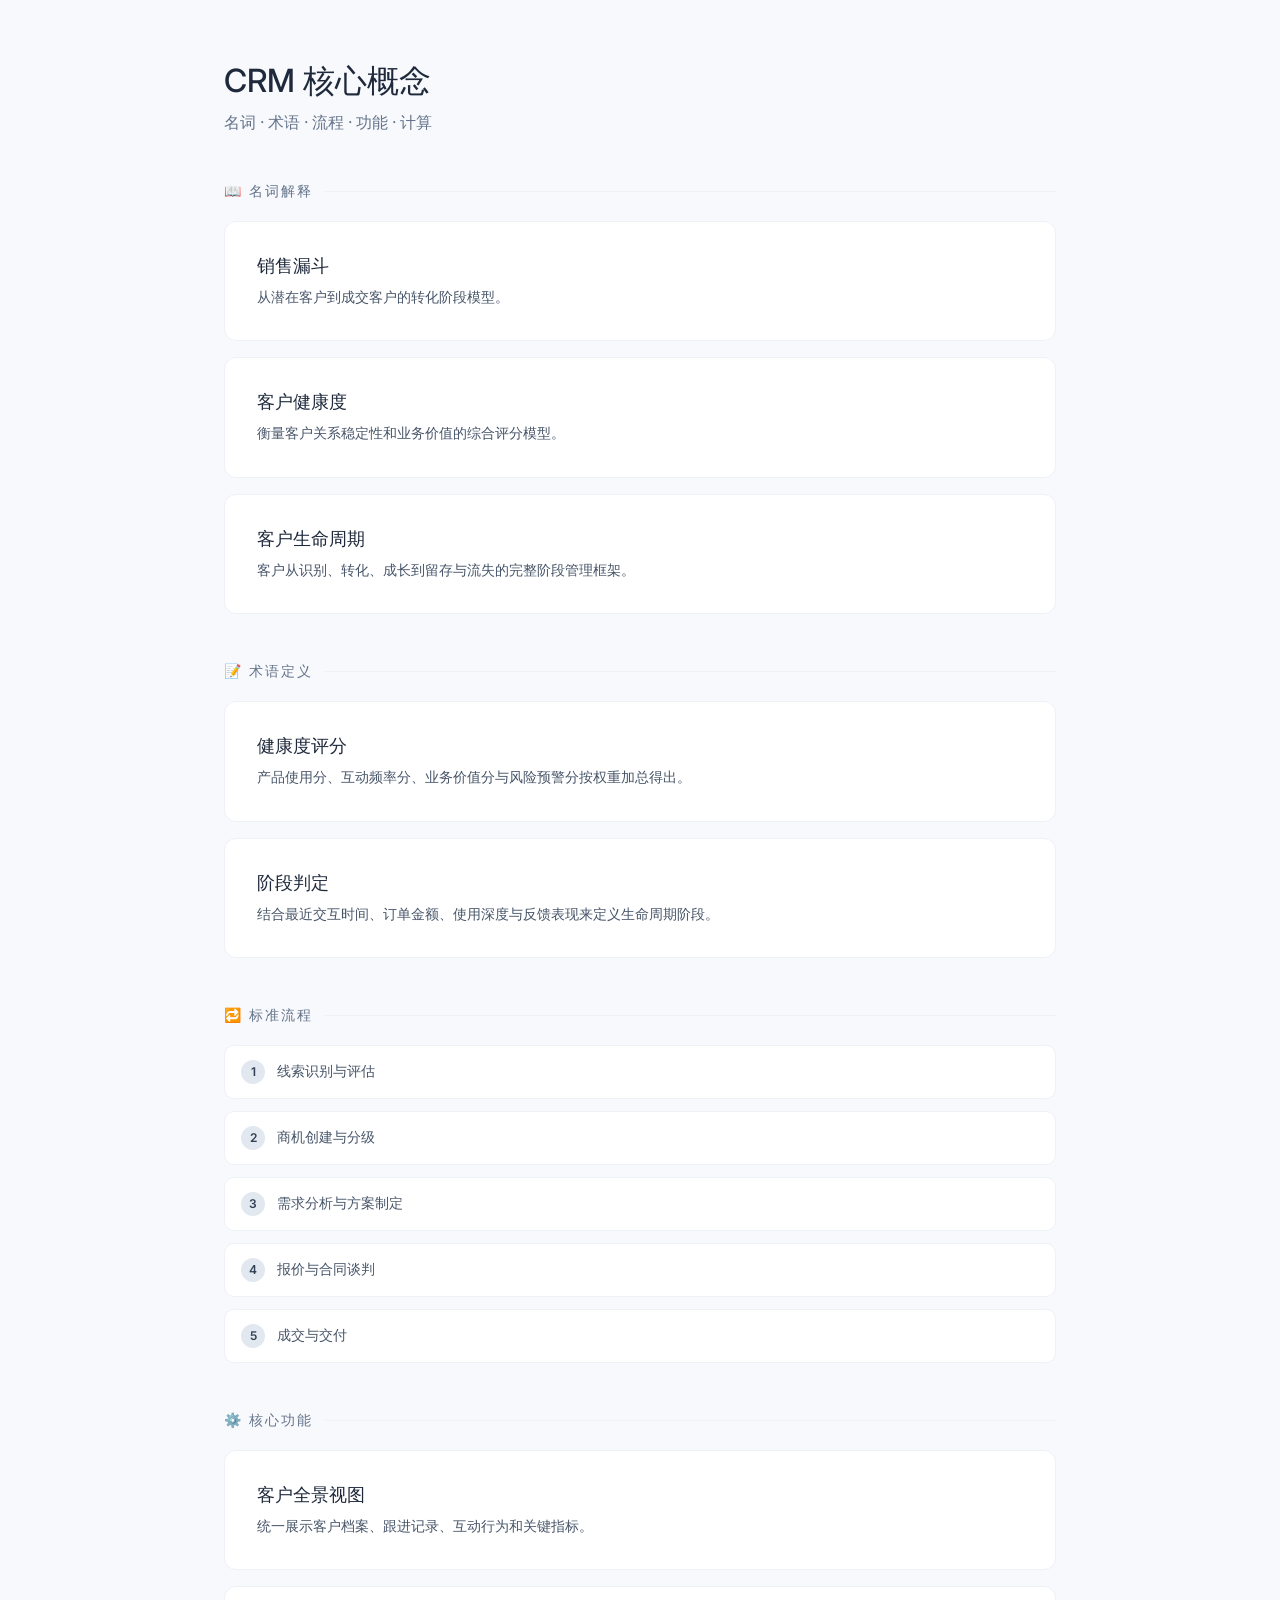
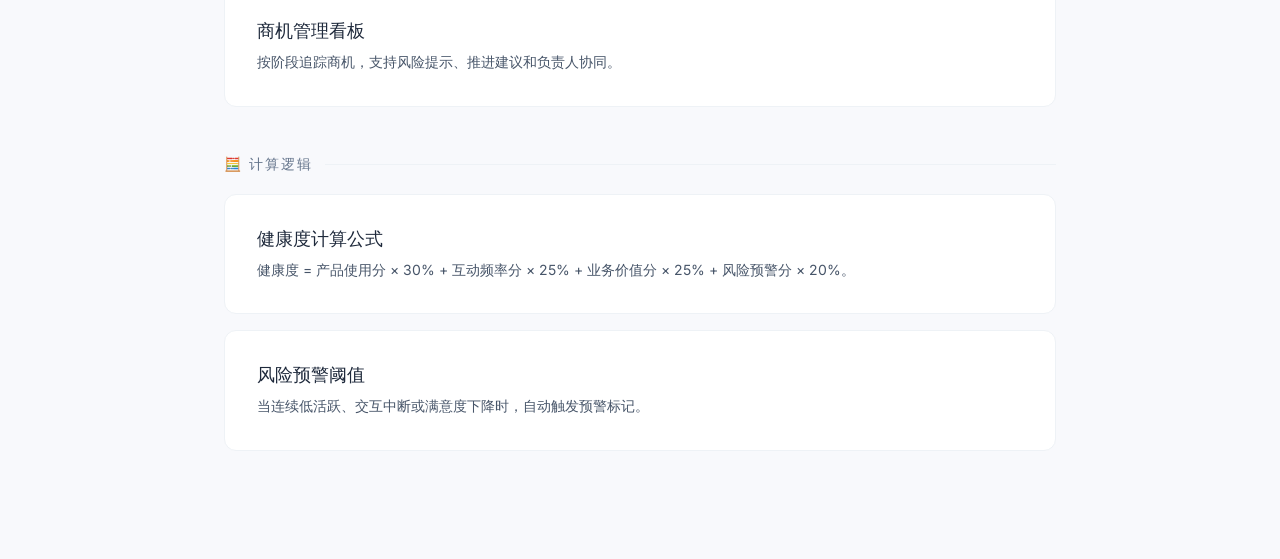
==== index.html @ ecc9b349 "更新文件" ====
<!DOCTYPE html>
<html lang="zh-CN">
<head>
    <meta charset="UTF-8">
    <meta name="viewport" content="width=device-width, initial-scale=1.0">
    <title>CRM 核心概念</title>
    <link href="https://fonts.googleapis.com/css2?family=Inter:wght@400;500;600&display=swap" rel="stylesheet">
    <style>
        * {
            box-sizing: border-box;
            margin: 0;
            padding: 0;
        }

        body {
            background: #F8F9FC;
            color: #1E293B;
            font-family: "Inter", "PingFang SC", "Microsoft YaHei", sans-serif;
        }

        .container {
            max-width: 880px;
            margin: 0 auto;
            padding: 60px 24px;
        }

        h1 {
            font-size: 32px;
            font-weight: 500;
            color: #1E293B;
            margin-bottom: 8px;
        }

        .page-desc {
            font-size: 16px;
            color: #64748B;
            margin-bottom: 48px;
        }

        .section {
            margin-bottom: 48px;
        }

        .section-head {
            display: flex;
            align-items: center;
            gap: 12px;
            margin-bottom: 20px;
        }

        .section-label {
            font-size: 14px;
            color: #64748B;
            letter-spacing: 2px;
            white-space: nowrap;
        }

        .section-divider {
            flex: 1;
            border: none;
            border-top: 1px solid #EEF2F6;
        }

        .card {
            background: #FFFFFF;
            border: 1px solid #EEF2F6;
            border-radius: 12px;
            padding: 32px;
        }

        .card + .card {
            margin-top: 16px;
        }

        .card h3 {
            font-size: 18px;
            font-weight: 500;
            color: #1E293B;
            margin-bottom: 8px;
        }

        .card p {
            font-size: 14px;
            color: #475569;
            line-height: 1.6;
        }

        .step-list {
            list-style: none;
            display: grid;
            gap: 12px;
        }

        .step-item {
            display: flex;
            gap: 12px;
            align-items: center;
            background: #FFFFFF;
            border: 1px solid #EEF2F6;
            border-radius: 10px;
            padding: 14px 16px;
            color: #475569;
            font-size: 14px;
        }

        .step-index {
            width: 24px;
            height: 24px;
            border-radius: 999px;
            background: #E2E8F0;
            color: #334155;
            display: inline-flex;
            align-items: center;
            justify-content: center;
            font-size: 12px;
            font-weight: 600;
        }
    </style>
</head>
<body>
    <div class="container">
        <h1>CRM 核心概念</h1>
        <p class="page-desc">名词 · 术语 · 流程 · 功能 · 计算</p>

        <section class="section">
            <div class="section-head">
                <span class="section-label">📖 名词解释</span>
                <hr class="section-divider">
            </div>
            <div class="card">
                <h3>销售漏斗</h3>
                <p>从潜在客户到成交客户的转化阶段模型。</p>
            </div>
            <div class="card">
                <h3>客户健康度</h3>
                <p>衡量客户关系稳定性和业务价值的综合评分模型。</p>
            </div>
            <div class="card">
                <h3>客户生命周期</h3>
                <p>客户从识别、转化、成长到留存与流失的完整阶段管理框架。</p>
            </div>
        </section>

        <section class="section">
            <div class="section-head">
                <span class="section-label">📝 术语定义</span>
                <hr class="section-divider">
            </div>
            <div class="card">
                <h3>健康度评分</h3>
                <p>产品使用分、互动频率分、业务价值分与风险预警分按权重加总得出。</p>
            </div>
            <div class="card">
                <h3>阶段判定</h3>
                <p>结合最近交互时间、订单金额、使用深度与反馈表现来定义生命周期阶段。</p>
            </div>
        </section>

        <section class="section">
            <div class="section-head">
                <span class="section-label">🔁 标准流程</span>
                <hr class="section-divider">
            </div>
            <ul class="step-list">
                <li class="step-item"><span class="step-index">1</span><span>线索识别与评估</span></li>
                <li class="step-item"><span class="step-index">2</span><span>商机创建与分级</span></li>
                <li class="step-item"><span class="step-index">3</span><span>需求分析与方案制定</span></li>
                <li class="step-item"><span class="step-index">4</span><span>报价与合同谈判</span></li>
                <li class="step-item"><span class="step-index">5</span><span>成交与交付</span></li>
            </ul>
        </section>

        <section class="section">
            <div class="section-head">
                <span class="section-label">⚙️ 核心功能</span>
                <hr class="section-divider">
            </div>
            <div class="card">
                <h3>客户全景视图</h3>
                <p>统一展示客户档案、跟进记录、互动行为和关键指标。</p>
            </div>
            <div class="card">
                <h3>商机管理看板</h3>
                <p>按阶段追踪商机，支持风险提示、推进建议和负责人协同。</p>
            </div>
        </section>

        <section class="section">
            <div class="section-head">
                <span class="section-label">🧮 计算逻辑</span>
                <hr class="section-divider">
            </div>
            <div class="card">
                <h3>健康度计算公式</h3>
                <p>健康度 = 产品使用分 × 30% + 互动频率分 × 25% + 业务价值分 × 25% + 风险预警分 × 20%。</p>
            </div>
            <div class="card">
                <h3>风险预警阈值</h3>
                <p>当连续低活跃、交互中断或满意度下降时，自动触发预警标记。</p>
            </div>
        </section>
    </div>
</body>
</html>
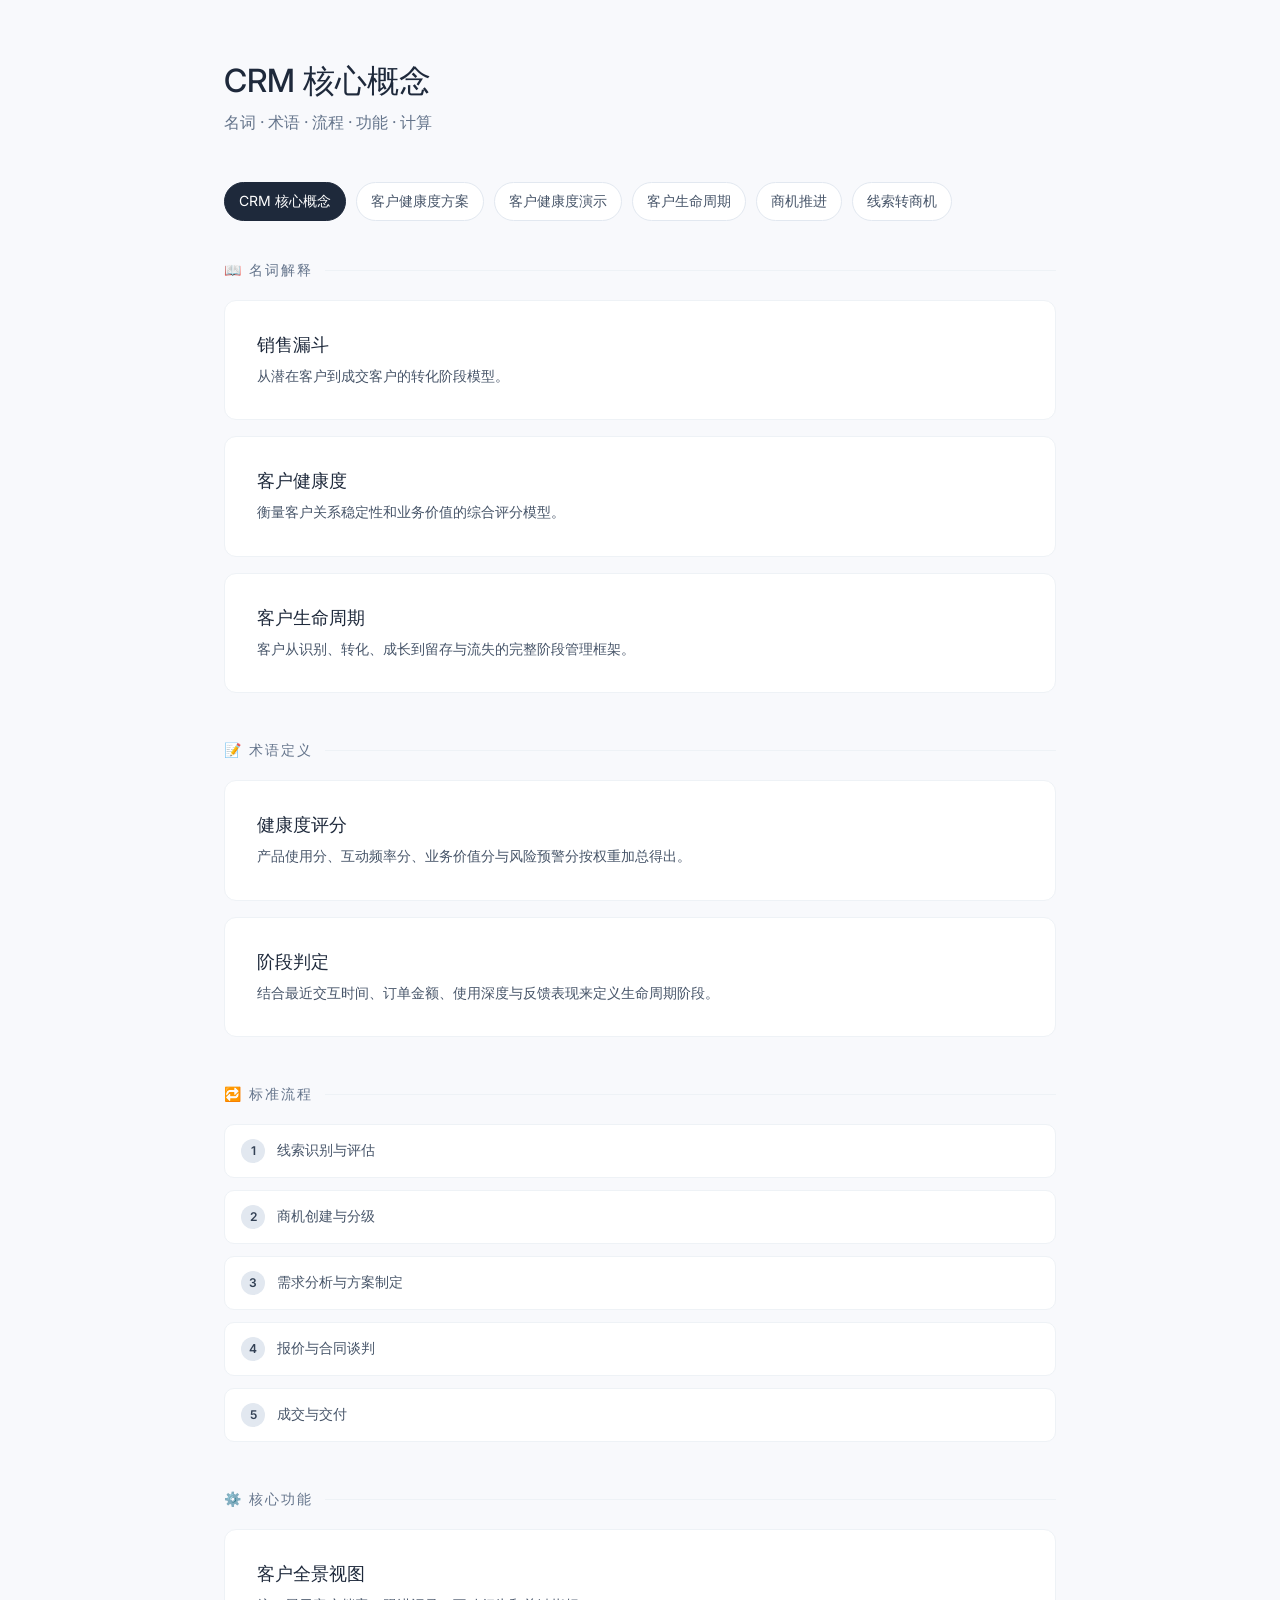
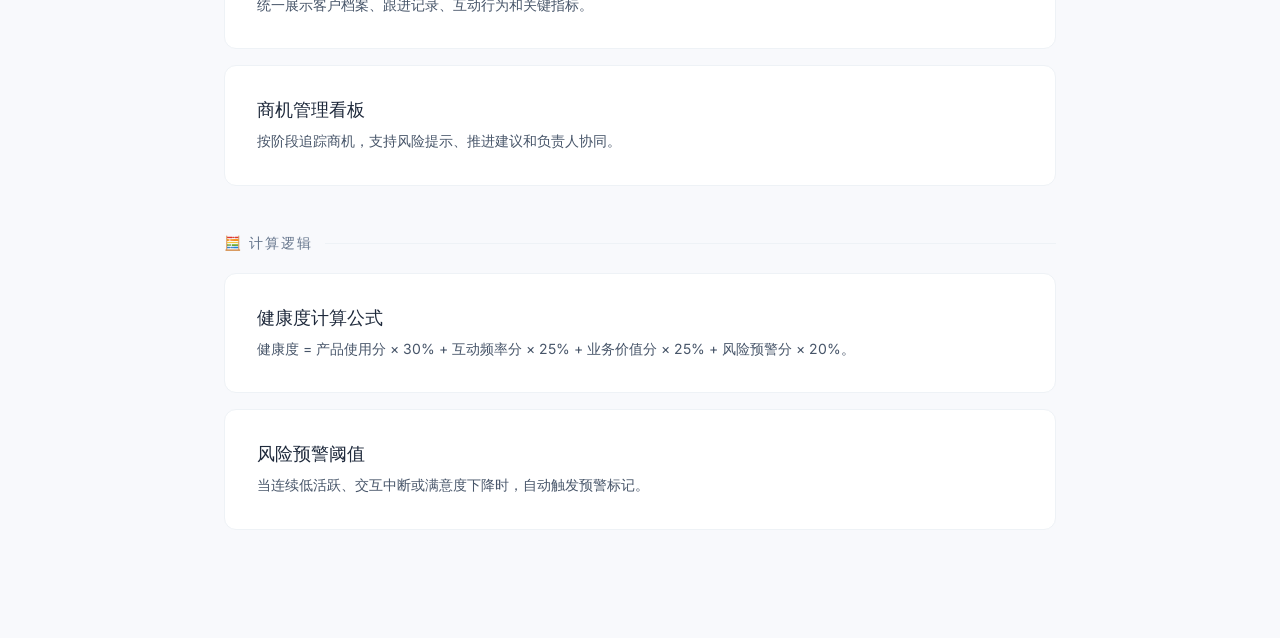
==== commit fc49842c: "关联" ====
--- a/index.html
+++ b/index.html
@@ -37,6 +37,37 @@
             margin-bottom: 48px;
         }
 
+        .tabs {
+            display: flex;
+            flex-wrap: wrap;
+            gap: 10px;
+            margin-bottom: 40px;
+        }
+
+        .tab {
+            display: inline-flex;
+            align-items: center;
+            padding: 9px 14px;
+            border: 1px solid #E2E8F0;
+            border-radius: 999px;
+            background: #FFFFFF;
+            color: #475569;
+            font-size: 14px;
+            text-decoration: none;
+            transition: all 0.2s ease;
+        }
+
+        .tab:hover {
+            border-color: #CBD5E1;
+            color: #1E293B;
+        }
+
+        .tab.active {
+            background: #1E293B;
+            border-color: #1E293B;
+            color: #FFFFFF;
+        }
+
         .section {
             margin-bottom: 48px;
         }
@@ -121,6 +152,14 @@
     <div class="container">
         <h1>CRM 核心概念</h1>
         <p class="page-desc">名词 · 术语 · 流程 · 功能 · 计算</p>
+        <nav class="tabs" aria-label="CRM 页面导航">
+            <a class="tab active" href="index.html">CRM 核心概念</a>
+            <a class="tab" href="客户健康度方案.html">客户健康度方案</a>
+            <a class="tab" href="客户健康度演示.html">客户健康度演示</a>
+            <a class="tab" href="客户生命周期.html">客户生命周期</a>
+            <a class="tab" href="商机推进.html">商机推进</a>
+            <a class="tab" href="线索转商机.html">线索转商机</a>
+        </nav>
 
         <section class="section">
             <div class="section-head">
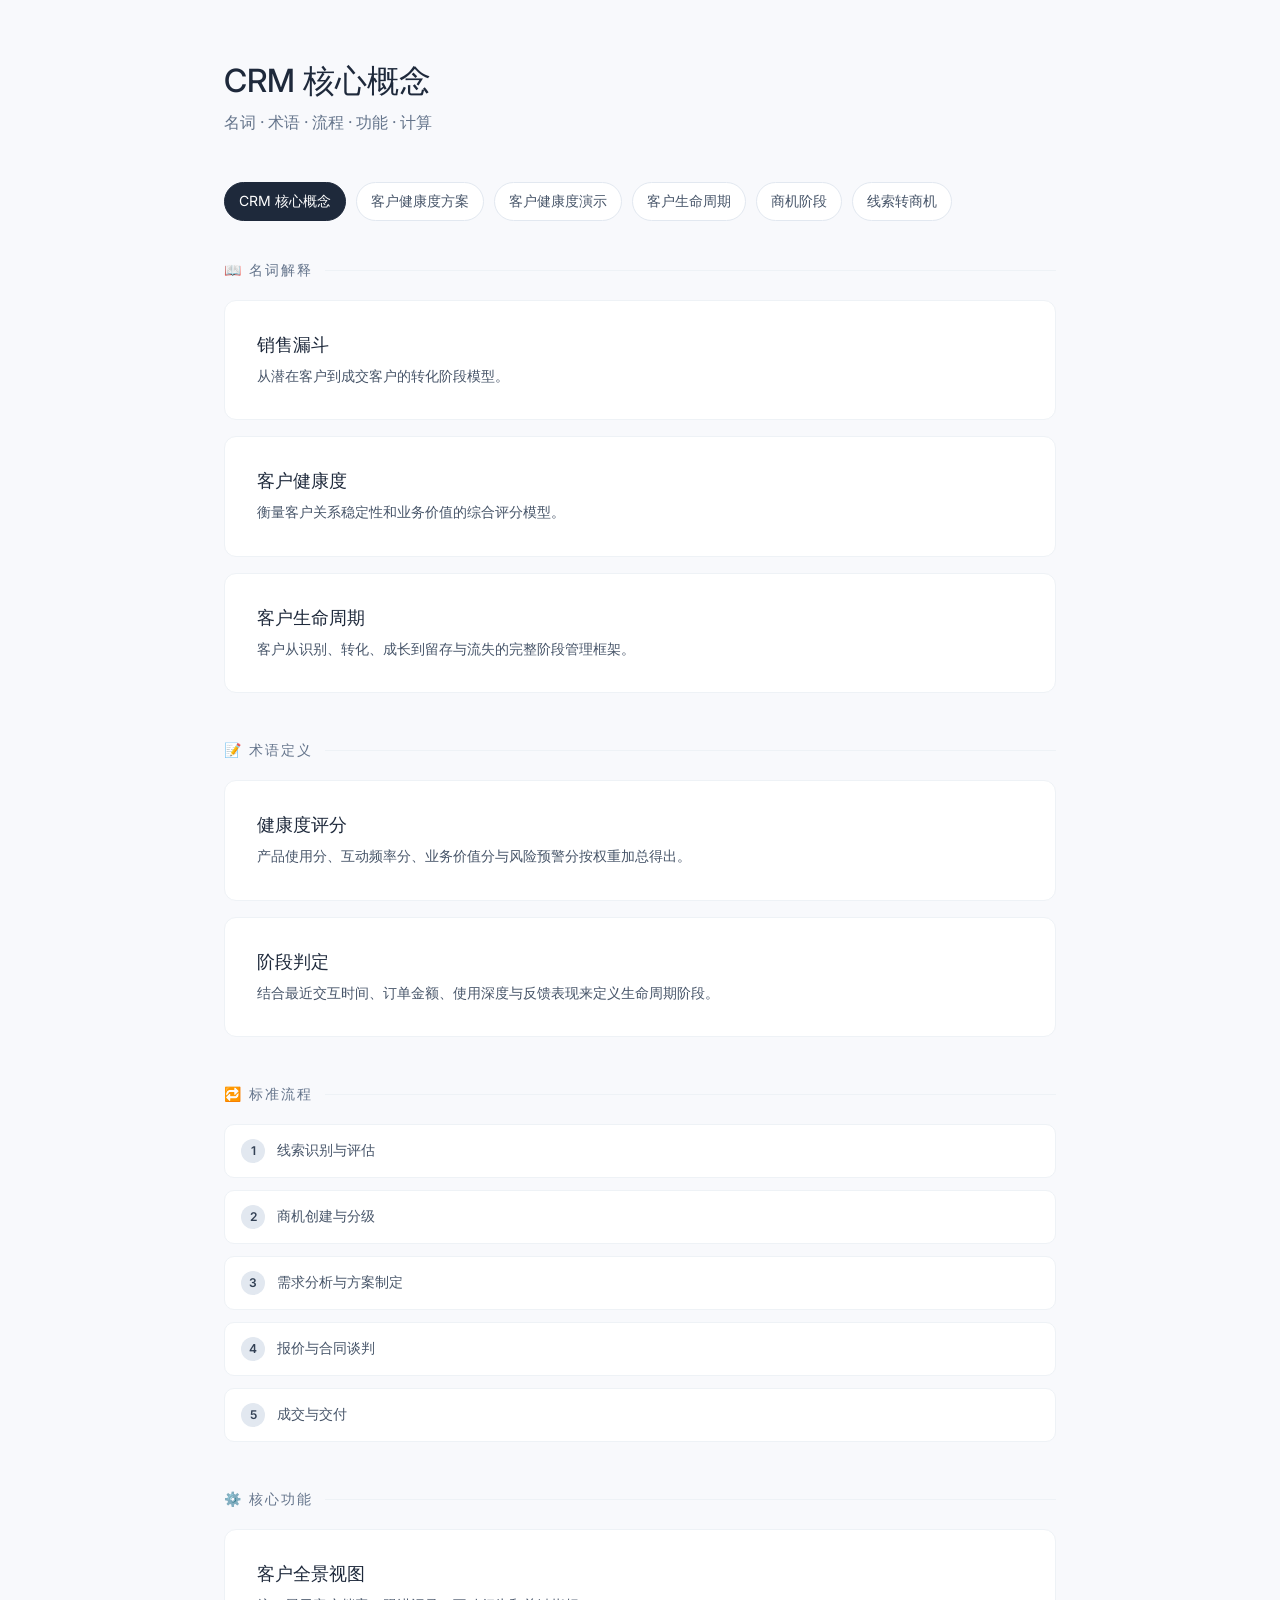
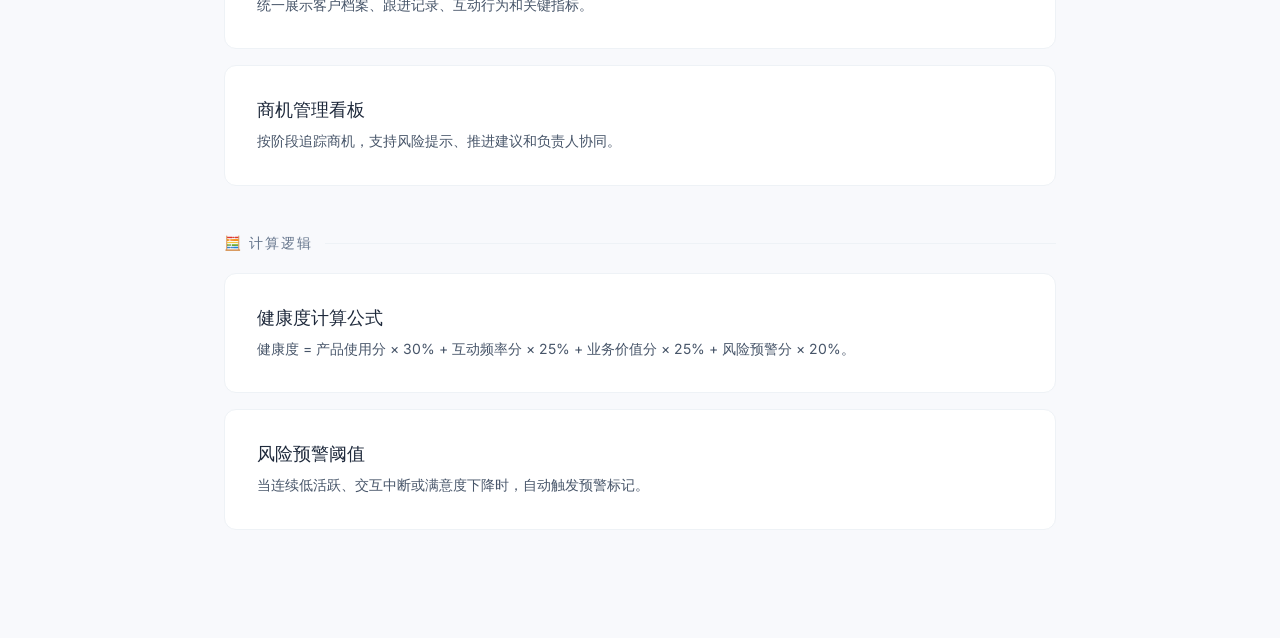
==== commit b6f4a803: "styly" ====
--- a/index.html
+++ b/index.html
@@ -5,148 +5,7 @@
     <meta name="viewport" content="width=device-width, initial-scale=1.0">
     <title>CRM 核心概念</title>
     <link href="https://fonts.googleapis.com/css2?family=Inter:wght@400;500;600&display=swap" rel="stylesheet">
-    <style>
-        * {
-            box-sizing: border-box;
-            margin: 0;
-            padding: 0;
-        }
-
-        body {
-            background: #F8F9FC;
-            color: #1E293B;
-            font-family: "Inter", "PingFang SC", "Microsoft YaHei", sans-serif;
-        }
-
-        .container {
-            max-width: 880px;
-            margin: 0 auto;
-            padding: 60px 24px;
-        }
-
-        h1 {
-            font-size: 32px;
-            font-weight: 500;
-            color: #1E293B;
-            margin-bottom: 8px;
-        }
-
-        .page-desc {
-            font-size: 16px;
-            color: #64748B;
-            margin-bottom: 48px;
-        }
-
-        .tabs {
-            display: flex;
-            flex-wrap: wrap;
-            gap: 10px;
-            margin-bottom: 40px;
-        }
-
-        .tab {
-            display: inline-flex;
-            align-items: center;
-            padding: 9px 14px;
-            border: 1px solid #E2E8F0;
-            border-radius: 999px;
-            background: #FFFFFF;
-            color: #475569;
-            font-size: 14px;
-            text-decoration: none;
-            transition: all 0.2s ease;
-        }
-
-        .tab:hover {
-            border-color: #CBD5E1;
-            color: #1E293B;
-        }
-
-        .tab.active {
-            background: #1E293B;
-            border-color: #1E293B;
-            color: #FFFFFF;
-        }
-
-        .section {
-            margin-bottom: 48px;
-        }
-
-        .section-head {
-            display: flex;
-            align-items: center;
-            gap: 12px;
-            margin-bottom: 20px;
-        }
-
-        .section-label {
-            font-size: 14px;
-            color: #64748B;
-            letter-spacing: 2px;
-            white-space: nowrap;
-        }
-
-        .section-divider {
-            flex: 1;
-            border: none;
-            border-top: 1px solid #EEF2F6;
-        }
-
-        .card {
-            background: #FFFFFF;
-            border: 1px solid #EEF2F6;
-            border-radius: 12px;
-            padding: 32px;
-        }
-
-        .card + .card {
-            margin-top: 16px;
-        }
-
-        .card h3 {
-            font-size: 18px;
-            font-weight: 500;
-            color: #1E293B;
-            margin-bottom: 8px;
-        }
-
-        .card p {
-            font-size: 14px;
-            color: #475569;
-            line-height: 1.6;
-        }
-
-        .step-list {
-            list-style: none;
-            display: grid;
-            gap: 12px;
-        }
-
-        .step-item {
-            display: flex;
-            gap: 12px;
-            align-items: center;
-            background: #FFFFFF;
-            border: 1px solid #EEF2F6;
-            border-radius: 10px;
-            padding: 14px 16px;
-            color: #475569;
-            font-size: 14px;
-        }
-
-        .step-index {
-            width: 24px;
-            height: 24px;
-            border-radius: 999px;
-            background: #E2E8F0;
-            color: #334155;
-            display: inline-flex;
-            align-items: center;
-            justify-content: center;
-            font-size: 12px;
-            font-weight: 600;
-        }
-    </style>
+    <link rel="stylesheet" href="styles/site.css">
 </head>
 <body>
     <div class="container">
@@ -157,7 +16,7 @@
             <a class="tab" href="客户健康度方案.html">客户健康度方案</a>
             <a class="tab" href="客户健康度演示.html">客户健康度演示</a>
             <a class="tab" href="客户生命周期.html">客户生命周期</a>
-            <a class="tab" href="商机推进.html">商机推进</a>
+            <a class="tab" href="商机阶段.html">商机阶段</a>
             <a class="tab" href="线索转商机.html">线索转商机</a>
         </nav>
 
--- a/styles/site.css
+++ b/styles/site.css
@@ -0,0 +1,140 @@
+* {
+    box-sizing: border-box;
+    margin: 0;
+    padding: 0;
+}
+
+body {
+    background: #F8F9FC;
+    color: #1E293B;
+    font-family: "Inter", "PingFang SC", "Microsoft YaHei", sans-serif;
+}
+
+.container {
+    max-width: 880px;
+    margin: 0 auto;
+    padding: 60px 24px;
+}
+
+h1 {
+    font-size: 32px;
+    font-weight: 500;
+    color: #1E293B;
+    margin-bottom: 8px;
+}
+
+.page-desc {
+    font-size: 16px;
+    color: #64748B;
+    margin-bottom: 48px;
+}
+
+.tabs {
+    display: flex;
+    flex-wrap: wrap;
+    gap: 10px;
+    margin-bottom: 40px;
+}
+
+.tab {
+    display: inline-flex;
+    align-items: center;
+    padding: 9px 14px;
+    border: 1px solid #E2E8F0;
+    border-radius: 999px;
+    background: #FFFFFF;
+    color: #475569;
+    font-size: 14px;
+    text-decoration: none;
+    transition: all 0.2s ease;
+}
+
+.tab:hover {
+    border-color: #CBD5E1;
+    color: #1E293B;
+}
+
+.tab.active {
+    background: #1E293B;
+    border-color: #1E293B;
+    color: #FFFFFF;
+}
+
+.section {
+    margin-bottom: 48px;
+}
+
+.section-head {
+    display: flex;
+    align-items: center;
+    gap: 12px;
+    margin-bottom: 20px;
+}
+
+.section-label {
+    font-size: 14px;
+    color: #64748B;
+    letter-spacing: 2px;
+    white-space: nowrap;
+}
+
+.section-divider {
+    flex: 1;
+    border: none;
+    border-top: 1px solid #EEF2F6;
+}
+
+.card {
+    background: #FFFFFF;
+    border: 1px solid #EEF2F6;
+    border-radius: 12px;
+    padding: 32px;
+}
+
+.card + .card {
+    margin-top: 16px;
+}
+
+.card h3 {
+    font-size: 18px;
+    font-weight: 500;
+    color: #1E293B;
+    margin-bottom: 8px;
+}
+
+.card p {
+    font-size: 14px;
+    color: #475569;
+    line-height: 1.6;
+}
+
+.step-list {
+    list-style: none;
+    display: grid;
+    gap: 12px;
+}
+
+.step-item {
+    display: flex;
+    gap: 12px;
+    align-items: center;
+    background: #FFFFFF;
+    border: 1px solid #EEF2F6;
+    border-radius: 10px;
+    padding: 14px 16px;
+    color: #475569;
+    font-size: 14px;
+}
+
+.step-index {
+    width: 24px;
+    height: 24px;
+    border-radius: 999px;
+    background: #E2E8F0;
+    color: #334155;
+    display: inline-flex;
+    align-items: center;
+    justify-content: center;
+    font-size: 12px;
+    font-weight: 600;
+}
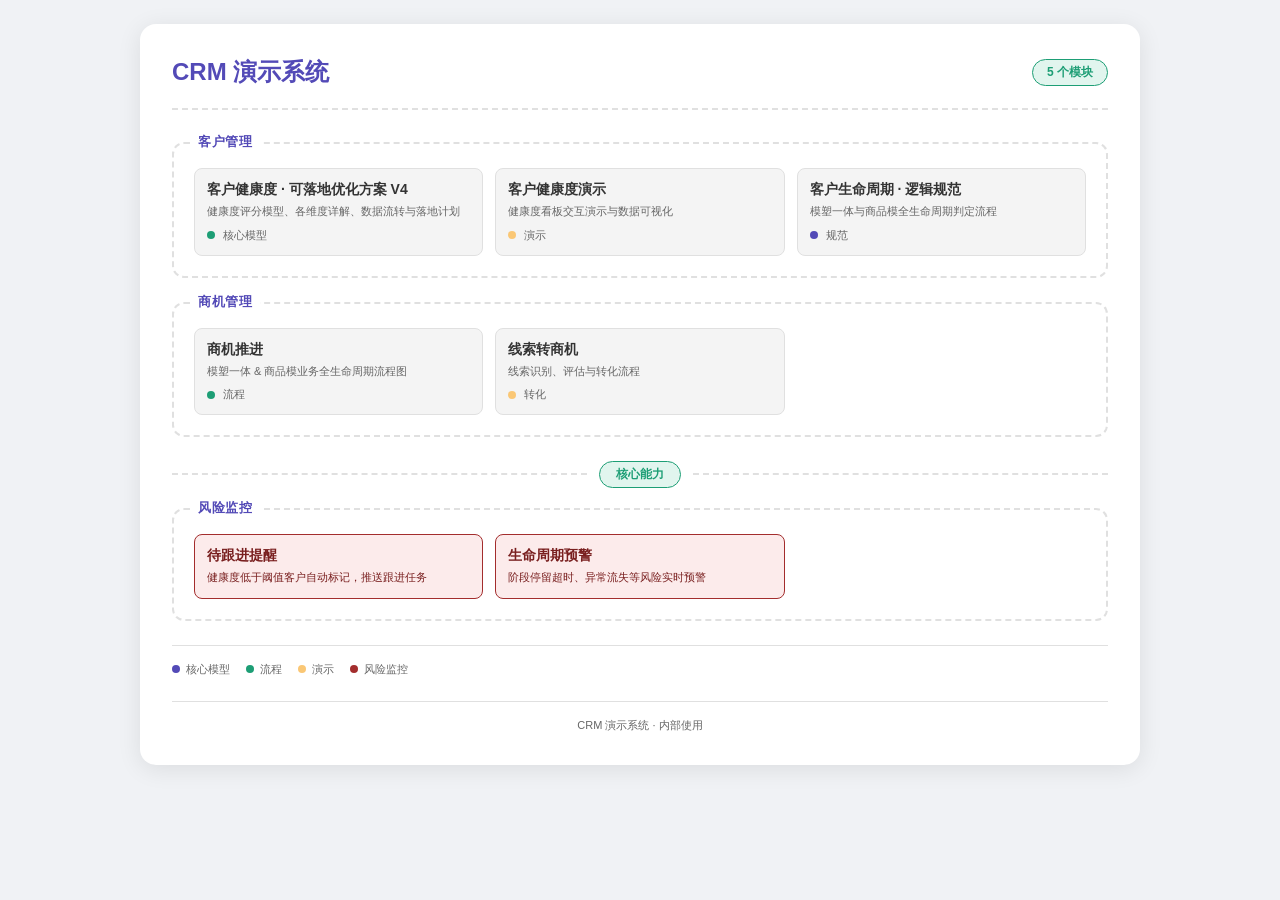
==== commit 1ef5da40: "重新更新" ====
--- a/index.html
+++ b/index.html
@@ -3,100 +3,331 @@
 <head>
     <meta charset="UTF-8">
     <meta name="viewport" content="width=device-width, initial-scale=1.0">
-    <title>CRM 核心概念</title>
-    <link href="https://fonts.googleapis.com/css2?family=Inter:wght@400;500;600&display=swap" rel="stylesheet">
-    <link rel="stylesheet" href="styles/site.css">
+    <title>CRM 演示系统</title>
+    <style>
+        :root {
+            --primary-purple: #534AB7;
+            --light-purple: #AFA9EC;
+            --primary-teal: #1D9E75;
+            --light-green: #E1F5EE;
+            --amber: #FAC775;
+            --gray-card: #F4F4F4;
+            --border-color: #E0E0E0;
+            --text-main: #333;
+            --text-sub: #666;
+            --risk-bg: #FCEBEB;
+            --risk-border: #A32D2D;
+            --risk-text: #791F1F;
+        }
+
+        * { box-sizing: border-box; }
+
+        body {
+            font-family: "PingFang SC", "Microsoft YaHei", sans-serif;
+            background-color: #f0f2f5;
+            margin: 0;
+            padding: 24px;
+            color: var(--text-main);
+        }
+
+        .container {
+            max-width: 1000px;
+            margin: 0 auto;
+            background: #fff;
+            padding: 32px;
+            border-radius: 16px;
+            box-shadow: 0 4px 24px rgba(0,0,0,0.09);
+        }
+
+        .header {
+            display: flex;
+            align-items: center;
+            justify-content: space-between;
+            margin-bottom: 32px;
+            padding-bottom: 20px;
+            border-bottom: 2px dashed var(--border-color);
+        }
+
+        .header h1 {
+            font-size: 24px;
+            font-weight: 700;
+            color: var(--primary-purple);
+            margin: 0;
+        }
+
+        .header-badge {
+            background: var(--light-green);
+            color: var(--primary-teal);
+            font-size: 12px;
+            font-weight: 600;
+            padding: 4px 14px;
+            border-radius: 20px;
+            border: 1px solid var(--primary-teal);
+        }
+
+        .module {
+            position: relative;
+            border: 2px dashed var(--border-color);
+            border-radius: 12px;
+            padding: 24px 20px 20px;
+            margin-bottom: 24px;
+            transition: border-color 0.2s;
+        }
+
+        .module:hover {
+            border-color: var(--light-purple);
+        }
+
+        .module-label {
+            position: absolute;
+            top: -11px;
+            left: 16px;
+            background: #fff;
+            padding: 0 8px;
+            font-size: 13px;
+            font-weight: 600;
+            color: var(--primary-purple);
+            letter-spacing: 0.5px;
+        }
+
+        .module-grid {
+            display: grid;
+            grid-template-columns: repeat(auto-fill, minmax(280px, 1fr));
+            gap: 12px;
+        }
+
+        .card {
+            background: var(--gray-card);
+            border: 1px solid var(--border-color);
+            border-radius: 8px;
+            padding: 12px;
+            transition: box-shadow 0.2s, transform 0.15s;
+            cursor: pointer;
+        }
+
+        .card:hover {
+            box-shadow: 0 4px 12px rgba(83, 74, 183, 0.12);
+            transform: translateY(-1px);
+        }
+
+        .card-title {
+            font-size: 14px;
+            font-weight: 600;
+            color: var(--text-main);
+            margin: 0 0 4px;
+        }
+
+        .card-desc {
+            font-size: 11px;
+            color: var(--text-sub);
+            margin: 0;
+            line-height: 1.5;
+        }
+
+        .card-meta {
+            display: flex;
+            align-items: center;
+            gap: 8px;
+            margin-top: 8px;
+            font-size: 11px;
+            color: var(--text-sub);
+        }
+
+        .dot {
+            display: inline-block;
+            width: 8px;
+            height: 8px;
+            border-radius: 50%;
+        }
+
+        .dot-purple { background: var(--primary-purple); }
+        .dot-teal { background: var(--primary-teal); }
+        .dot-amber { background: var(--amber); }
+
+        .win-divider {
+            display: flex;
+            align-items: center;
+            gap: 12px;
+            margin: 20px 0;
+        }
+
+        .win-divider::before,
+        .win-divider::after {
+            content: "";
+            flex: 1;
+            height: 1px;
+            border-top: 2px dashed var(--border-color);
+        }
+
+        .win-badge {
+            display: inline-flex;
+            align-items: center;
+            gap: 6px;
+            background: var(--light-green);
+            color: var(--primary-teal);
+            font-size: 12px;
+            font-weight: 600;
+            padding: 4px 16px;
+            border-radius: 20px;
+            border: 1px solid var(--primary-teal);
+            white-space: nowrap;
+        }
+
+        .legend {
+            display: flex;
+            flex-wrap: wrap;
+            gap: 16px;
+            padding-top: 16px;
+            border-top: 1px solid var(--border-color);
+            margin-top: 8px;
+        }
+
+        .legend-item {
+            display: flex;
+            align-items: center;
+            gap: 6px;
+            font-size: 11px;
+            color: var(--text-sub);
+        }
+
+        .legend-dot {
+            width: 8px;
+            height: 8px;
+            border-radius: 50%;
+            flex-shrink: 0;
+        }
+
+        .risk-card {
+            background: var(--risk-bg);
+            border: 1px solid var(--risk-border);
+            border-radius: 8px;
+            padding: 12px;
+        }
+
+        .risk-card .card-title {
+            color: var(--risk-text);
+        }
+
+        .risk-card .card-desc {
+            color: var(--risk-text);
+        }
+
+        .footer {
+            text-align: center;
+            font-size: 11px;
+            color: var(--text-sub);
+            margin-top: 24px;
+            padding-top: 16px;
+            border-top: 1px solid var(--border-color);
+        }
+
+        @media (max-width: 640px) {
+            body { padding: 12px; }
+            .container { padding: 20px 16px; }
+            .header { flex-direction: column; align-items: flex-start; gap: 8px; }
+            .module-grid { grid-template-columns: 1fr; }
+        }
+    </style>
 </head>
 <body>
     <div class="container">
-        <h1>CRM 核心概念</h1>
-        <p class="page-desc">名词 · 术语 · 流程 · 功能 · 计算</p>
-        <nav class="tabs" aria-label="CRM 页面导航">
-            <a class="tab active" href="index.html">CRM 核心概念</a>
-            <a class="tab" href="客户健康度方案.html">客户健康度方案</a>
-            <a class="tab" href="客户健康度演示.html">客户健康度演示</a>
-            <a class="tab" href="客户生命周期.html">客户生命周期</a>
-            <a class="tab" href="商机阶段.html">商机阶段</a>
-            <a class="tab" href="线索转商机.html">线索转商机</a>
-        </nav>
-
-        <section class="section">
-            <div class="section-head">
-                <span class="section-label">📖 名词解释</span>
-                <hr class="section-divider">
-            </div>
-            <div class="card">
-                <h3>销售漏斗</h3>
-                <p>从潜在客户到成交客户的转化阶段模型。</p>
-            </div>
-            <div class="card">
-                <h3>客户健康度</h3>
-                <p>衡量客户关系稳定性和业务价值的综合评分模型。</p>
-            </div>
-            <div class="card">
-                <h3>客户生命周期</h3>
-                <p>客户从识别、转化、成长到留存与流失的完整阶段管理框架。</p>
-            </div>
-        </section>
-
-        <section class="section">
-            <div class="section-head">
-                <span class="section-label">📝 术语定义</span>
-                <hr class="section-divider">
-            </div>
-            <div class="card">
-                <h3>健康度评分</h3>
-                <p>产品使用分、互动频率分、业务价值分与风险预警分按权重加总得出。</p>
-            </div>
-            <div class="card">
-                <h3>阶段判定</h3>
-                <p>结合最近交互时间、订单金额、使用深度与反馈表现来定义生命周期阶段。</p>
-            </div>
-        </section>
-
-        <section class="section">
-            <div class="section-head">
-                <span class="section-label">🔁 标准流程</span>
-                <hr class="section-divider">
-            </div>
-            <ul class="step-list">
-                <li class="step-item"><span class="step-index">1</span><span>线索识别与评估</span></li>
-                <li class="step-item"><span class="step-index">2</span><span>商机创建与分级</span></li>
-                <li class="step-item"><span class="step-index">3</span><span>需求分析与方案制定</span></li>
-                <li class="step-item"><span class="step-index">4</span><span>报价与合同谈判</span></li>
-                <li class="step-item"><span class="step-index">5</span><span>成交与交付</span></li>
-            </ul>
-        </section>
-
-        <section class="section">
-            <div class="section-head">
-                <span class="section-label">⚙️ 核心功能</span>
-                <hr class="section-divider">
-            </div>
-            <div class="card">
-                <h3>客户全景视图</h3>
-                <p>统一展示客户档案、跟进记录、互动行为和关键指标。</p>
-            </div>
-            <div class="card">
-                <h3>商机管理看板</h3>
-                <p>按阶段追踪商机，支持风险提示、推进建议和负责人协同。</p>
-            </div>
-        </section>
-
-        <section class="section">
-            <div class="section-head">
-                <span class="section-label">🧮 计算逻辑</span>
-                <hr class="section-divider">
-            </div>
-            <div class="card">
-                <h3>健康度计算公式</h3>
-                <p>健康度 = 产品使用分 × 30% + 互动频率分 × 25% + 业务价值分 × 25% + 风险预警分 × 20%。</p>
-            </div>
-            <div class="card">
-                <h3>风险预警阈值</h3>
-                <p>当连续低活跃、交互中断或满意度下降时，自动触发预警标记。</p>
-            </div>
-        </section>
+        <div class="header">
+            <h1>CRM 演示系统</h1>
+            <span class="header-badge">5 个模块</span>
+        </div>
+
+        <div class="module">
+            <div class="module-label">客户管理</div>
+            <div class="module-grid">
+                <a href="客户健康度_可落地优化方案_V4.html" class="card" style="text-decoration:none;display:block">
+                    <div class="card-title">客户健康度 · 可落地优化方案 V4</div>
+                    <div class="card-desc">健康度评分模型、各维度详解、数据流转与落地计划</div>
+                    <div class="card-meta">
+                        <span class="dot dot-teal"></span>
+                        <span>核心模型</span>
+                    </div>
+                </a>
+                <a href="客户健康度演示.html" class="card" style="text-decoration:none;display:block">
+                    <div class="card-title">客户健康度演示</div>
+                    <div class="card-desc">健康度看板交互演示与数据可视化</div>
+                    <div class="card-meta">
+                        <span class="dot dot-amber"></span>
+                        <span>演示</span>
+                    </div>
+                </a>
+                <a href="客户生命周期（逻辑规范）.html" class="card" style="text-decoration:none;display:block">
+                    <div class="card-title">客户生命周期 · 逻辑规范</div>
+                    <div class="card-desc">模塑一体与商品模全生命周期判定流程</div>
+                    <div class="card-meta">
+                        <span class="dot dot-purple"></span>
+                        <span>规范</span>
+                    </div>
+                </a>
+            </div>
+        </div>
+
+        <div class="module">
+            <div class="module-label">商机管理</div>
+            <div class="module-grid">
+                <a href="商机推进.html" class="card" style="text-decoration:none;display:block">
+                    <div class="card-title">商机推进</div>
+                    <div class="card-desc">模塑一体 & 商品模业务全生命周期流程图</div>
+                    <div class="card-meta">
+                        <span class="dot dot-teal"></span>
+                        <span>流程</span>
+                    </div>
+                </a>
+                <a href="线索转商机.html" class="card" style="text-decoration:none;display:block">
+                    <div class="card-title">线索转商机</div>
+                    <div class="card-desc">线索识别、评估与转化流程</div>
+                    <div class="card-meta">
+                        <span class="dot dot-amber"></span>
+                        <span>转化</span>
+                    </div>
+                </a>
+            </div>
+        </div>
+
+        <div class="win-divider">
+            <span class="win-badge">核心能力</span>
+        </div>
+
+        <div class="module">
+            <div class="module-label">风险监控</div>
+            <div class="module-grid">
+                <div class="risk-card">
+                    <div class="card-title">待跟进提醒</div>
+                    <div class="card-desc">健康度低于阈值客户自动标记，推送跟进任务</div>
+                </div>
+                <div class="risk-card">
+                    <div class="card-title">生命周期预警</div>
+                    <div class="card-desc">阶段停留超时、异常流失等风险实时预警</div>
+                </div>
+            </div>
+        </div>
+
+        <div class="legend">
+            <div class="legend-item">
+                <span class="legend-dot" style="background:var(--primary-purple)"></span>
+                核心模型
+            </div>
+            <div class="legend-item">
+                <span class="legend-dot" style="background:var(--primary-teal)"></span>
+                流程
+            </div>
+            <div class="legend-item">
+                <span class="legend-dot" style="background:var(--amber)"></span>
+                演示
+            </div>
+            <div class="legend-item">
+                <span class="legend-dot" style="background:var(--risk-border)"></span>
+                风险监控
+            </div>
+        </div>
+
+        <div class="footer">
+            CRM 演示系统 · 内部使用
+        </div>
     </div>
 </body>
-</html>+</html>
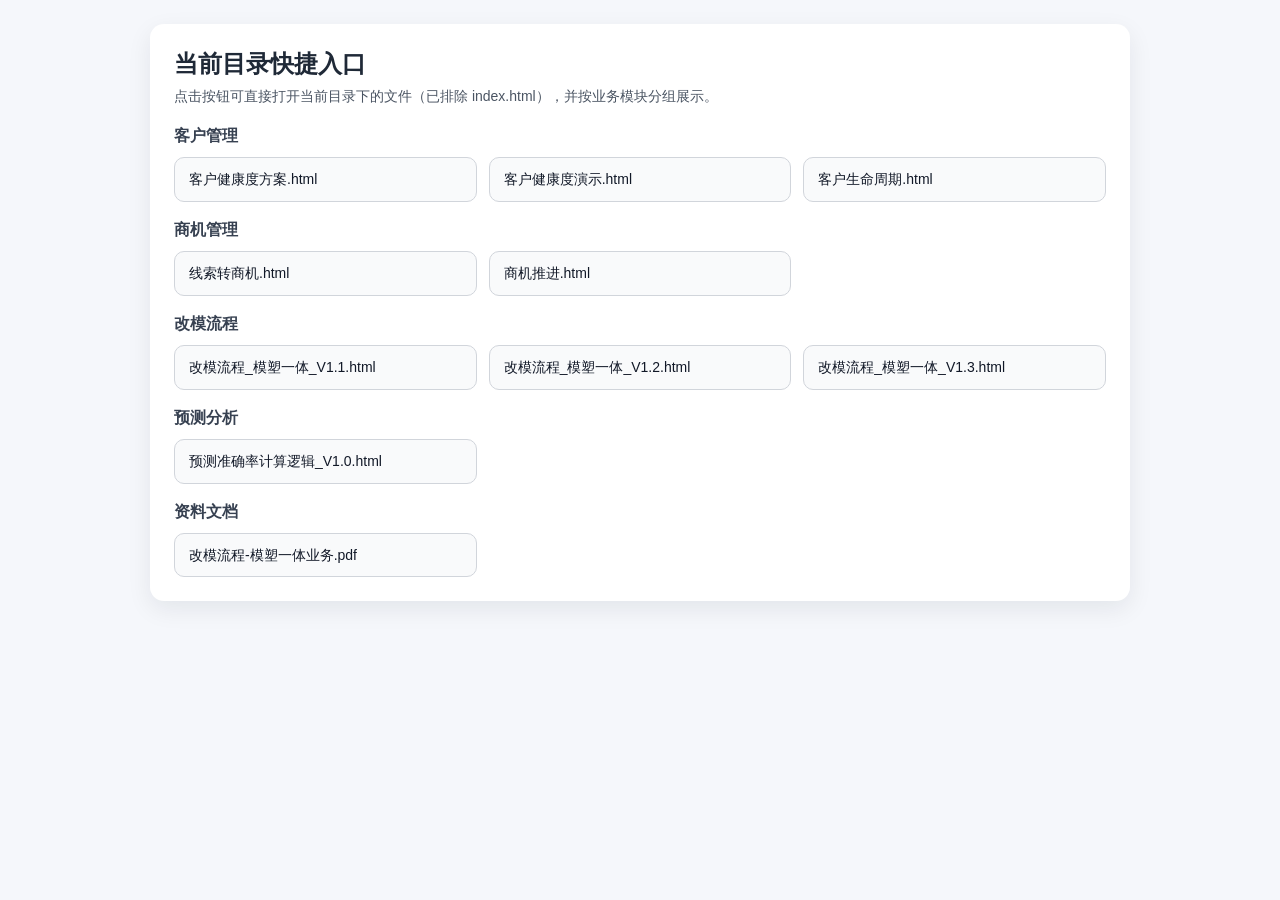
==== commit 4e421e7f: "index" ====
--- a/index.html
+++ b/index.html
@@ -3,330 +3,121 @@
 <head>
     <meta charset="UTF-8">
     <meta name="viewport" content="width=device-width, initial-scale=1.0">
-    <title>CRM 演示系统</title>
+    <title>文件快捷入口</title>
     <style>
-        :root {
-            --primary-purple: #534AB7;
-            --light-purple: #AFA9EC;
-            --primary-teal: #1D9E75;
-            --light-green: #E1F5EE;
-            --amber: #FAC775;
-            --gray-card: #F4F4F4;
-            --border-color: #E0E0E0;
-            --text-main: #333;
-            --text-sub: #666;
-            --risk-bg: #FCEBEB;
-            --risk-border: #A32D2D;
-            --risk-text: #791F1F;
+        * {
+            box-sizing: border-box;
         }
 
-        * { box-sizing: border-box; }
-
         body {
-            font-family: "PingFang SC", "Microsoft YaHei", sans-serif;
-            background-color: #f0f2f5;
             margin: 0;
             padding: 24px;
-            color: var(--text-main);
+            font-family: "Microsoft YaHei", "PingFang SC", sans-serif;
+            background: #f5f7fb;
+            color: #1f2937;
         }
 
-        .container {
-            max-width: 1000px;
+        .wrap {
+            max-width: 980px;
             margin: 0 auto;
             background: #fff;
-            padding: 32px;
-            border-radius: 16px;
-            box-shadow: 0 4px 24px rgba(0,0,0,0.09);
+            border-radius: 14px;
+            padding: 24px;
+            box-shadow: 0 8px 24px rgba(15, 23, 42, 0.08);
         }
 
-        .header {
-            display: flex;
-            align-items: center;
-            justify-content: space-between;
-            margin-bottom: 32px;
-            padding-bottom: 20px;
-            border-bottom: 2px dashed var(--border-color);
+        h1 {
+            margin: 0;
+            font-size: 24px;
         }
 
-        .header h1 {
-            font-size: 24px;
-            font-weight: 700;
-            color: var(--primary-purple);
-            margin: 0;
+        .desc {
+            margin: 8px 0 20px;
+            color: #4b5563;
+            font-size: 14px;
         }
 
-        .header-badge {
-            background: var(--light-green);
-            color: var(--primary-teal);
-            font-size: 12px;
-            font-weight: 600;
-            padding: 4px 14px;
-            border-radius: 20px;
-            border: 1px solid var(--primary-teal);
+        .section {
+            margin-top: 18px;
         }
 
-        .module {
-            position: relative;
-            border: 2px dashed var(--border-color);
-            border-radius: 12px;
-            padding: 24px 20px 20px;
-            margin-bottom: 24px;
-            transition: border-color 0.2s;
+        .section-title {
+            margin: 0 0 10px;
+            font-size: 16px;
+            color: #374151;
         }
 
-        .module:hover {
-            border-color: var(--light-purple);
-        }
-
-        .module-label {
-            position: absolute;
-            top: -11px;
-            left: 16px;
-            background: #fff;
-            padding: 0 8px;
-            font-size: 13px;
-            font-weight: 600;
-            color: var(--primary-purple);
-            letter-spacing: 0.5px;
-        }
-
-        .module-grid {
+        .grid {
             display: grid;
-            grid-template-columns: repeat(auto-fill, minmax(280px, 1fr));
+            grid-template-columns: repeat(auto-fill, minmax(240px, 1fr));
             gap: 12px;
         }
 
-        .card {
-            background: var(--gray-card);
-            border: 1px solid var(--border-color);
-            border-radius: 8px;
-            padding: 12px;
-            transition: box-shadow 0.2s, transform 0.15s;
-            cursor: pointer;
+        .btn {
+            display: block;
+            text-decoration: none;
+            padding: 12px 14px;
+            border-radius: 10px;
+            border: 1px solid #d1d5db;
+            background: #f9fafb;
+            color: #111827;
+            font-size: 14px;
+            line-height: 1.35;
+            transition: all 0.18s ease;
+            word-break: break-all;
         }
 
-        .card:hover {
-            box-shadow: 0 4px 12px rgba(83, 74, 183, 0.12);
+        .btn:hover {
             transform: translateY(-1px);
-        }
-
-        .card-title {
-            font-size: 14px;
-            font-weight: 600;
-            color: var(--text-main);
-            margin: 0 0 4px;
-        }
-
-        .card-desc {
-            font-size: 11px;
-            color: var(--text-sub);
-            margin: 0;
-            line-height: 1.5;
-        }
-
-        .card-meta {
-            display: flex;
-            align-items: center;
-            gap: 8px;
-            margin-top: 8px;
-            font-size: 11px;
-            color: var(--text-sub);
-        }
-
-        .dot {
-            display: inline-block;
-            width: 8px;
-            height: 8px;
-            border-radius: 50%;
-        }
-
-        .dot-purple { background: var(--primary-purple); }
-        .dot-teal { background: var(--primary-teal); }
-        .dot-amber { background: var(--amber); }
-
-        .win-divider {
-            display: flex;
-            align-items: center;
-            gap: 12px;
-            margin: 20px 0;
-        }
-
-        .win-divider::before,
-        .win-divider::after {
-            content: "";
-            flex: 1;
-            height: 1px;
-            border-top: 2px dashed var(--border-color);
-        }
-
-        .win-badge {
-            display: inline-flex;
-            align-items: center;
-            gap: 6px;
-            background: var(--light-green);
-            color: var(--primary-teal);
-            font-size: 12px;
-            font-weight: 600;
-            padding: 4px 16px;
-            border-radius: 20px;
-            border: 1px solid var(--primary-teal);
-            white-space: nowrap;
-        }
-
-        .legend {
-            display: flex;
-            flex-wrap: wrap;
-            gap: 16px;
-            padding-top: 16px;
-            border-top: 1px solid var(--border-color);
-            margin-top: 8px;
-        }
-
-        .legend-item {
-            display: flex;
-            align-items: center;
-            gap: 6px;
-            font-size: 11px;
-            color: var(--text-sub);
-        }
-
-        .legend-dot {
-            width: 8px;
-            height: 8px;
-            border-radius: 50%;
-            flex-shrink: 0;
-        }
-
-        .risk-card {
-            background: var(--risk-bg);
-            border: 1px solid var(--risk-border);
-            border-radius: 8px;
-            padding: 12px;
-        }
-
-        .risk-card .card-title {
-            color: var(--risk-text);
-        }
-
-        .risk-card .card-desc {
-            color: var(--risk-text);
-        }
-
-        .footer {
-            text-align: center;
-            font-size: 11px;
-            color: var(--text-sub);
-            margin-top: 24px;
-            padding-top: 16px;
-            border-top: 1px solid var(--border-color);
-        }
-
-        @media (max-width: 640px) {
-            body { padding: 12px; }
-            .container { padding: 20px 16px; }
-            .header { flex-direction: column; align-items: flex-start; gap: 8px; }
-            .module-grid { grid-template-columns: 1fr; }
+            border-color: #6366f1;
+            background: #eef2ff;
+            color: #3730a3;
         }
     </style>
 </head>
 <body>
-    <div class="container">
-        <div class="header">
-            <h1>CRM 演示系统</h1>
-            <span class="header-badge">5 个模块</span>
-        </div>
+    <div class="wrap">
+        <h1>当前目录快捷入口</h1>
+        <p class="desc">点击按钮可直接打开当前目录下的文件（已排除 index.html），并按业务模块分组展示。</p>
 
-        <div class="module">
-            <div class="module-label">客户管理</div>
-            <div class="module-grid">
-                <a href="客户健康度_可落地优化方案_V4.html" class="card" style="text-decoration:none;display:block">
-                    <div class="card-title">客户健康度 · 可落地优化方案 V4</div>
-                    <div class="card-desc">健康度评分模型、各维度详解、数据流转与落地计划</div>
-                    <div class="card-meta">
-                        <span class="dot dot-teal"></span>
-                        <span>核心模型</span>
-                    </div>
-                </a>
-                <a href="客户健康度演示.html" class="card" style="text-decoration:none;display:block">
-                    <div class="card-title">客户健康度演示</div>
-                    <div class="card-desc">健康度看板交互演示与数据可视化</div>
-                    <div class="card-meta">
-                        <span class="dot dot-amber"></span>
-                        <span>演示</span>
-                    </div>
-                </a>
-                <a href="客户生命周期（逻辑规范）.html" class="card" style="text-decoration:none;display:block">
-                    <div class="card-title">客户生命周期 · 逻辑规范</div>
-                    <div class="card-desc">模塑一体与商品模全生命周期判定流程</div>
-                    <div class="card-meta">
-                        <span class="dot dot-purple"></span>
-                        <span>规范</span>
-                    </div>
-                </a>
+        <div class="section">
+            <h2 class="section-title">客户管理</h2>
+            <div class="grid">
+                <a class="btn" href="客户健康度方案.html" target="_blank">客户健康度方案.html</a>
+                <a class="btn" href="客户健康度演示.html" target="_blank">客户健康度演示.html</a>
+                <a class="btn" href="客户生命周期.html" target="_blank">客户生命周期.html</a>
             </div>
         </div>
 
-        <div class="module">
-            <div class="module-label">商机管理</div>
-            <div class="module-grid">
-                <a href="商机推进.html" class="card" style="text-decoration:none;display:block">
-                    <div class="card-title">商机推进</div>
-                    <div class="card-desc">模塑一体 & 商品模业务全生命周期流程图</div>
-                    <div class="card-meta">
-                        <span class="dot dot-teal"></span>
-                        <span>流程</span>
-                    </div>
-                </a>
-                <a href="线索转商机.html" class="card" style="text-decoration:none;display:block">
-                    <div class="card-title">线索转商机</div>
-                    <div class="card-desc">线索识别、评估与转化流程</div>
-                    <div class="card-meta">
-                        <span class="dot dot-amber"></span>
-                        <span>转化</span>
-                    </div>
-                </a>
+        <div class="section">
+            <h2 class="section-title">商机管理</h2>
+            <div class="grid">
+                <a class="btn" href="线索转商机.html" target="_blank">线索转商机.html</a>
+                <a class="btn" href="商机推进.html" target="_blank">商机推进.html</a>
             </div>
         </div>
 
-        <div class="win-divider">
-            <span class="win-badge">核心能力</span>
-        </div>
-
-        <div class="module">
-            <div class="module-label">风险监控</div>
-            <div class="module-grid">
-                <div class="risk-card">
-                    <div class="card-title">待跟进提醒</div>
-                    <div class="card-desc">健康度低于阈值客户自动标记，推送跟进任务</div>
-                </div>
-                <div class="risk-card">
-                    <div class="card-title">生命周期预警</div>
-                    <div class="card-desc">阶段停留超时、异常流失等风险实时预警</div>
-                </div>
+        <div class="section">
+            <h2 class="section-title">改模流程</h2>
+            <div class="grid">
+                <a class="btn" href="改模流程_模塑一体_V1.1.html" target="_blank">改模流程_模塑一体_V1.1.html</a>
+                <a class="btn" href="改模流程_模塑一体_V1.2.html" target="_blank">改模流程_模塑一体_V1.2.html</a>
+                <a class="btn" href="改模流程_模塑一体_V1.3.html" target="_blank">改模流程_模塑一体_V1.3.html</a>
             </div>
         </div>
 
-        <div class="legend">
-            <div class="legend-item">
-                <span class="legend-dot" style="background:var(--primary-purple)"></span>
-                核心模型
-            </div>
-            <div class="legend-item">
-                <span class="legend-dot" style="background:var(--primary-teal)"></span>
-                流程
-            </div>
-            <div class="legend-item">
-                <span class="legend-dot" style="background:var(--amber)"></span>
-                演示
-            </div>
-            <div class="legend-item">
-                <span class="legend-dot" style="background:var(--risk-border)"></span>
-                风险监控
+        <div class="section">
+            <h2 class="section-title">预测分析</h2>
+            <div class="grid">
+                <a class="btn" href="预测准确率计算逻辑_V1.0.html" target="_blank">预测准确率计算逻辑_V1.0.html</a>
             </div>
         </div>
 
-        <div class="footer">
-            CRM 演示系统 · 内部使用
+        <div class="section">
+            <h2 class="section-title">资料文档</h2>
+            <div class="grid">
+                <a class="btn" href="改模流程-模塑一体业务.pdf" target="_blank">改模流程-模塑一体业务.pdf</a>
+            </div>
         </div>
     </div>
 </body>
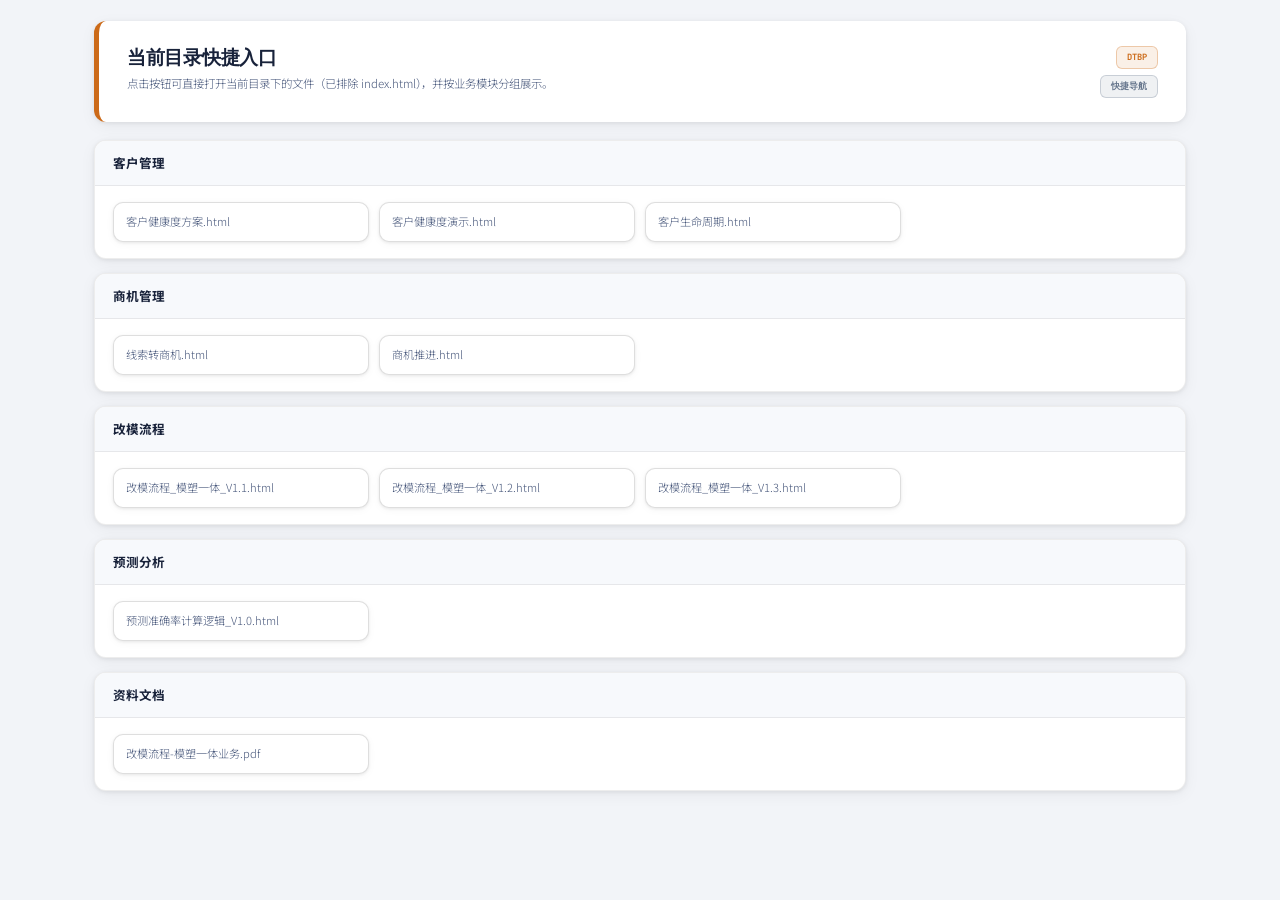
==== commit 7840aab0: "应用新的css" ====
--- a/index.html
+++ b/index.html
@@ -4,121 +4,110 @@
     <meta charset="UTF-8">
     <meta name="viewport" content="width=device-width, initial-scale=1.0">
     <title>文件快捷入口</title>
+    <link href="https://fonts.googleapis.com/css2?family=Syne:wght@600;700;800&family=Noto+Sans+SC:wght@300;400;500;700&family=JetBrains+Mono:wght@400;500;700&display=swap" rel="stylesheet">
+    <link rel="stylesheet" href="dtbp-design.css">
     <style>
-        * {
-            box-sizing: border-box;
+        .quick-grid {
+            display: grid;
+            grid-template-columns: repeat(auto-fill, minmax(240px, 1fr));
+            gap: 10px;
         }
 
-        body {
-            margin: 0;
-            padding: 24px;
-            font-family: "Microsoft YaHei", "PingFang SC", sans-serif;
-            background: #f5f7fb;
-            color: #1f2937;
-        }
-
-        .wrap {
-            max-width: 980px;
-            margin: 0 auto;
-            background: #fff;
-            border-radius: 14px;
-            padding: 24px;
-            box-shadow: 0 8px 24px rgba(15, 23, 42, 0.08);
-        }
-
-        h1 {
-            margin: 0;
-            font-size: 24px;
-        }
-
-        .desc {
-            margin: 8px 0 20px;
-            color: #4b5563;
-            font-size: 14px;
-        }
-
-        .section {
-            margin-top: 18px;
-        }
-
-        .section-title {
-            margin: 0 0 10px;
-            font-size: 16px;
-            color: #374151;
-        }
-
-        .grid {
-            display: grid;
-            grid-template-columns: repeat(auto-fill, minmax(240px, 1fr));
-            gap: 12px;
-        }
-
-        .btn {
+        .quick-link {
             display: block;
             text-decoration: none;
-            padding: 12px 14px;
-            border-radius: 10px;
-            border: 1px solid #d1d5db;
-            background: #f9fafb;
-            color: #111827;
-            font-size: 14px;
-            line-height: 1.35;
-            transition: all 0.18s ease;
+            padding: 10px 12px;
+            border-radius: var(--r);
+            border: 1.5px solid var(--line-md);
+            background: var(--bg-card);
+            color: var(--tx-mid);
+            font-size: 0.8rem;
+            line-height: 1.6;
+            transition: all .15s;
+            box-shadow: var(--shadow-sm);
             word-break: break-all;
         }
 
-        .btn:hover {
+        .quick-link:hover {
+            border-color: var(--accent-b);
+            background: var(--accent-d);
+            color: var(--accent-hv);
             transform: translateY(-1px);
-            border-color: #6366f1;
-            background: #eef2ff;
-            color: #3730a3;
         }
     </style>
 </head>
 <body>
-    <div class="wrap">
-        <h1>当前目录快捷入口</h1>
-        <p class="desc">点击按钮可直接打开当前目录下的文件（已排除 index.html），并按业务模块分组展示。</p>
+    <div class="dtbp-page">
+        <header class="doc-header">
+            <div>
+                <div class="doc-title">当前目录快捷入口</div>
+                <p class="doc-sub">点击按钮可直接打开当前目录下的文件（已排除 index.html），并按业务模块分组展示。</p>
+            </div>
+            <div class="doc-meta">
+                <span class="meta-tag mt-accent">DTBP</span>
+                <span class="meta-tag mt-gray">快捷导航</span>
+            </div>
+        </header>
 
-        <div class="section">
-            <h2 class="section-title">客户管理</h2>
-            <div class="grid">
-                <a class="btn" href="客户健康度方案.html" target="_blank">客户健康度方案.html</a>
-                <a class="btn" href="客户健康度演示.html" target="_blank">客户健康度演示.html</a>
-                <a class="btn" href="客户生命周期.html" target="_blank">客户生命周期.html</a>
+        <section class="doc-card">
+            <div class="dc-head">
+                <div class="dc-title">客户管理</div>
             </div>
-        </div>
+            <div class="dc-body">
+                <div class="quick-grid">
+                    <a class="quick-link" href="客户健康度方案.html" target="_blank">客户健康度方案.html</a>
+                    <a class="quick-link" href="客户健康度演示.html" target="_blank">客户健康度演示.html</a>
+                    <a class="quick-link" href="客户生命周期.html" target="_blank">客户生命周期.html</a>
+                </div>
+            </div>
+        </section>
 
-        <div class="section">
-            <h2 class="section-title">商机管理</h2>
-            <div class="grid">
-                <a class="btn" href="线索转商机.html" target="_blank">线索转商机.html</a>
-                <a class="btn" href="商机推进.html" target="_blank">商机推进.html</a>
+        <section class="doc-card">
+            <div class="dc-head">
+                <div class="dc-title">商机管理</div>
             </div>
-        </div>
+            <div class="dc-body">
+                <div class="quick-grid">
+                    <a class="quick-link" href="线索转商机.html" target="_blank">线索转商机.html</a>
+                    <a class="quick-link" href="商机推进.html" target="_blank">商机推进.html</a>
+                </div>
+            </div>
+        </section>
 
-        <div class="section">
-            <h2 class="section-title">改模流程</h2>
-            <div class="grid">
-                <a class="btn" href="改模流程_模塑一体_V1.1.html" target="_blank">改模流程_模塑一体_V1.1.html</a>
-                <a class="btn" href="改模流程_模塑一体_V1.2.html" target="_blank">改模流程_模塑一体_V1.2.html</a>
-                <a class="btn" href="改模流程_模塑一体_V1.3.html" target="_blank">改模流程_模塑一体_V1.3.html</a>
+        <section class="doc-card">
+            <div class="dc-head">
+                <div class="dc-title">改模流程</div>
             </div>
-        </div>
+            <div class="dc-body">
+                <div class="quick-grid">
+                    <a class="quick-link" href="改模流程_模塑一体_V1.1.html" target="_blank">改模流程_模塑一体_V1.1.html</a>
+                    <a class="quick-link" href="改模流程_模塑一体_V1.2.html" target="_blank">改模流程_模塑一体_V1.2.html</a>
+                    <a class="quick-link" href="改模流程_模塑一体_V1.3.html" target="_blank">改模流程_模塑一体_V1.3.html</a>
+                </div>
+            </div>
+        </section>
 
-        <div class="section">
-            <h2 class="section-title">预测分析</h2>
-            <div class="grid">
-                <a class="btn" href="预测准确率计算逻辑_V1.0.html" target="_blank">预测准确率计算逻辑_V1.0.html</a>
+        <section class="doc-card">
+            <div class="dc-head">
+                <div class="dc-title">预测分析</div>
             </div>
-        </div>
+            <div class="dc-body">
+                <div class="quick-grid">
+                    <a class="quick-link" href="预测准确率计算逻辑_V1.0.html" target="_blank">预测准确率计算逻辑_V1.0.html</a>
+                </div>
+            </div>
+        </section>
 
-        <div class="section">
-            <h2 class="section-title">资料文档</h2>
-            <div class="grid">
-                <a class="btn" href="改模流程-模塑一体业务.pdf" target="_blank">改模流程-模塑一体业务.pdf</a>
+        <section class="doc-card">
+            <div class="dc-head">
+                <div class="dc-title">资料文档</div>
             </div>
-        </div>
+            <div class="dc-body">
+                <div class="quick-grid">
+                    <a class="quick-link" href="改模流程-模塑一体业务.pdf" target="_blank">改模流程-模塑一体业务.pdf</a>
+                </div>
+            </div>
+        </section>
     </div>
 </body>
 </html>
--- a/dtbp-design.css
+++ b/dtbp-design.css
@@ -0,0 +1,549 @@
+/* ============================================================
+   DTBP Design System · v1.0
+   东江数字化部门 · 集团内部文档样式规范
+   
+   字体依赖（在 HTML <head> 中引入）：
+   <link href="https://fonts.googleapis.com/css2?family=Syne:wght@600;700;800&family=Noto+Sans+SC:wght@300;400;500;700&family=JetBrains+Mono:wght@400;500;700&display=swap" rel="stylesheet">
+   
+   主色覆盖示例（在各文档 :root 里追加）：
+   :root { --accent: #0ea5a0; --accent-d: rgba(14,165,160,.1); --accent-b: rgba(14,165,160,.3); }
+   ============================================================ */
+
+/* ── TOKEN LAYER ── */
+:root {
+  /* 背景 */
+  --bg:        #f2f4f8;
+  --bg-card:   #ffffff;
+  --bg-surface:#f7f9fc;
+  --bg-subtle: #edf1f7;
+
+  /* 边框 */
+  --line:      rgba(0,0,0,.07);
+  --line-md:   rgba(0,0,0,.13);
+  --line-dark: rgba(0,0,0,.22);
+
+  /* 文字 */
+  --tx:        #18223a;
+  --tx-mid:    #46567a;
+  --tx-dim:    #8292b2;
+  --tx-faint:  #b8c4d8;
+
+  /* 主强调色（橙，可在各文档覆盖） */
+  --accent:    #cc6a18;
+  --accent-d:  rgba(204,106,24,.10);
+  --accent-b:  rgba(204,106,24,.30);
+  --accent-hv: #b85c14;
+
+  /* 功能色 */
+  --blue:      #2563eb;  --blue-d:  rgba(37,99,235,.10);   --blue-b:  rgba(37,99,235,.28);
+  --teal:      #0891b2;  --teal-d:  rgba(8,145,178,.10);   --teal-b:  rgba(8,145,178,.28);
+  --green:     #16a34a;  --green-d: rgba(22,163,74,.10);   --green-b: rgba(22,163,74,.28);
+  --amber:     #d97706;  --amber-d: rgba(217,119,6,.10);   --amber-b: rgba(217,119,6,.28);
+  --red:       #dc2626;  --red-d:   rgba(220,38,38,.10);   --red-b:   rgba(220,38,38,.28);
+  --purple:    #7c3aed;  --purple-d:rgba(124,58,237,.10);  --purple-b:rgba(124,58,237,.28);
+  --gray:      #64748b;  --gray-d:  rgba(100,116,139,.10); --gray-b:  rgba(100,116,139,.28);
+
+  /* 字体 */
+  --font-display: 'Syne', sans-serif;
+  --font-body:    'Noto Sans SC', sans-serif;
+  --font-mono:    'JetBrains Mono', monospace;
+
+  /* 阴影 */
+  --shadow-sm: 0 1px 3px rgba(0,0,0,.07), 0 2px 8px rgba(0,0,0,.04);
+  --shadow:    0 1px 4px rgba(0,0,0,.08), 0 4px 16px rgba(0,0,0,.05);
+  --shadow-md: 0 4px 12px rgba(0,0,0,.10), 0 8px 28px rgba(0,0,0,.06);
+  --shadow-hv: 0 6px 20px rgba(0,0,0,.12), 0 12px 36px rgba(0,0,0,.07);
+
+  /* 圆角 */
+  --r-sm:  6px;
+  --r:     10px;
+  --r-md:  12px;
+  --r-lg:  16px;
+
+  /* 间距节奏 */
+  --sp-xs: .25rem;
+  --sp-sm: .5rem;
+  --sp:    1rem;
+  --sp-md: 1.5rem;
+  --sp-lg: 2rem;
+  --sp-xl: 3rem;
+}
+
+/* ── RESET & BASE ── */
+*, *::before, *::after { box-sizing: border-box; margin: 0; padding: 0; }
+html { font-size: 14px; scroll-behavior: smooth; }
+
+body {
+  background: var(--bg);
+  color: var(--tx);
+  font-family: var(--font-body);
+  font-weight: 300;
+  line-height: 1.75;
+  -webkit-font-smoothing: antialiased;
+}
+
+/* ── PAGE WRAPPER ── */
+.dtbp-page {
+  max-width: 1120px;
+  margin: 0 auto;
+  padding: var(--sp-md) var(--sp) 5rem;
+}
+@media (max-width: 768px) { .dtbp-page { padding: var(--sp) .875rem 4rem; } }
+@media (max-width: 480px) { .dtbp-page { padding: .75rem .75rem 3rem; } }
+
+/* ── TYPOGRAPHY ── */
+.dtbp-display {
+  font-family: var(--font-display);
+  font-weight: 800;
+  letter-spacing: -.02em;
+  color: var(--tx);
+  line-height: 1.15;
+}
+.dtbp-title  { font-size: clamp(1.4rem, 2.5vw, 1.9rem); }
+.dtbp-h2     { font-size: clamp(1.1rem, 2vw, 1.35rem); }
+.dtbp-h3     { font-size: 1rem; font-weight: 700; }
+.dtbp-label  { font-family: var(--font-mono); font-size: .65rem; font-weight: 700;
+               letter-spacing: .14em; text-transform: uppercase; color: var(--tx-dim); }
+.dtbp-body   { font-size: .85rem; color: var(--tx-mid); line-height: 1.8; }
+.dtbp-caption{ font-size: .75rem; color: var(--tx-dim); line-height: 1.6; }
+.dtbp-mono   { font-family: var(--font-mono); }
+
+/* ── PAGE TITLE BLOCK ── */
+.page-title-block {
+  position: relative;
+  padding-left: 1.25rem;
+  margin-bottom: var(--sp-md);
+}
+.page-title-block::before {
+  content: '';
+  position: absolute;
+  left: 0; top: .2em; bottom: .2em;
+  width: 4px;
+  background: var(--accent);
+  border-radius: 4px;
+}
+.page-title-block .ptb-eyebrow {
+  font-family: var(--font-mono);
+  font-size: .65rem;
+  font-weight: 700;
+  letter-spacing: .16em;
+  text-transform: uppercase;
+  color: var(--accent);
+  margin-bottom: .3rem;
+}
+.page-title-block .ptb-title {
+  font-family: var(--font-display);
+  font-size: clamp(1.5rem, 3vw, 2.2rem);
+  font-weight: 800;
+  letter-spacing: -.025em;
+  color: var(--tx);
+  line-height: 1.15;
+  margin-bottom: .4rem;
+}
+.page-title-block .ptb-sub {
+  font-size: .85rem;
+  color: var(--tx-mid);
+  max-width: 640px;
+  line-height: 1.7;
+}
+
+/* ── DOC HEADER ── */
+.doc-header {
+  background: var(--bg-card);
+  border-radius: var(--r-md);
+  padding: 1.75rem 2rem;
+  margin-bottom: 1.25rem;
+  box-shadow: var(--shadow);
+  border-left: 5px solid var(--accent);
+  display: grid;
+  grid-template-columns: 1fr auto;
+  gap: 1rem;
+  align-items: start;
+  transition: box-shadow .2s;
+}
+.doc-header:hover { box-shadow: var(--shadow-md); }
+.doc-title {
+  font-family: var(--font-display);
+  font-size: 1.35rem;
+  font-weight: 700;
+  color: var(--tx);
+  letter-spacing: -.015em;
+  margin-bottom: .3rem;
+  line-height: 1.3;
+}
+.doc-sub  { font-size: .82rem; color: var(--tx-mid); line-height: 1.6; }
+.doc-meta { display: flex; flex-direction: column; align-items: flex-end; gap: 6px; }
+
+/* ── META TAGS ── */
+.meta-tag {
+  font-family: var(--font-mono);
+  font-size: .62rem;
+  font-weight: 700;
+  padding: 3px 10px;
+  border-radius: var(--r-sm);
+  border: 1.5px solid;
+  white-space: nowrap;
+}
+.mt-accent { background: var(--accent-d);  color: var(--accent); border-color: var(--accent-b); }
+.mt-gray   { background: var(--gray-d);    color: var(--gray);   border-color: var(--gray-b); }
+.mt-blue   { background: var(--blue-d);    color: var(--blue);   border-color: var(--blue-b); }
+.mt-green  { background: var(--green-d);   color: var(--green);  border-color: var(--green-b); }
+.mt-red    { background: var(--red-d);     color: var(--red);    border-color: var(--red-b); }
+/* backward compat */
+.mt-o { background: var(--accent-d); color: var(--accent); border-color: var(--accent-b); }
+.mt-g { background: var(--gray-d);   color: var(--gray);   border-color: var(--gray-b); }
+
+/* ── TABS ── */
+.tabs { display: flex; gap: 6px; margin-bottom: 1.25rem; flex-wrap: wrap; }
+.tab-btn {
+  font-family: var(--font-body);
+  font-size: .8rem;
+  font-weight: 500;
+  padding: 7px 20px;
+  border-radius: var(--r);
+  border: 1.5px solid var(--line-md);
+  background: var(--bg-card);
+  color: var(--tx-mid);
+  cursor: pointer;
+  transition: all .15s;
+  box-shadow: var(--shadow-sm);
+  white-space: nowrap;
+}
+.tab-btn:hover:not(.active) { background: var(--bg-subtle); color: var(--tx); border-color: var(--line-dark); }
+.tab-btn.active {
+  background: var(--accent);
+  color: #fff;
+  border-color: var(--accent);
+  font-weight: 700;
+  box-shadow: 0 2px 10px var(--accent-d);
+}
+.tab-panel { display: none; }
+.tab-panel.active { display: block; }
+
+/* ── DOC CARD ── */
+.doc-card {
+  background: var(--bg-card);
+  border-radius: var(--r-md);
+  box-shadow: var(--shadow);
+  overflow: hidden;
+  margin-bottom: 1rem;
+  border: 1px solid var(--line);
+  transition: box-shadow .2s, transform .2s;
+}
+.doc-card:hover { box-shadow: var(--shadow-md); transform: translateY(-2px); }
+
+.dc-head {
+  padding: 11px 18px;
+  border-bottom: 1px solid var(--line);
+  display: flex;
+  align-items: center;
+  gap: 10px;
+  background: var(--bg-surface);
+}
+.dc-num {
+  width: 28px; height: 28px;
+  border-radius: 50%;
+  background: var(--accent);
+  color: #fff;
+  font-family: var(--font-mono);
+  font-size: .7rem;
+  font-weight: 700;
+  display: flex;
+  align-items: center;
+  justify-content: center;
+  flex-shrink: 0;
+  box-shadow: 0 2px 6px var(--accent-d);
+}
+.dc-title { font-size: .9rem; font-weight: 700; color: var(--tx); }
+.dc-body  { padding: 16px 18px; }
+
+/* ── SECTION LABEL ── */
+.sec-label {
+  font-family: var(--font-mono);
+  font-size: .62rem;
+  font-weight: 700;
+  letter-spacing: .16em;
+  text-transform: uppercase;
+  color: var(--tx-dim);
+  margin-bottom: .75rem;
+  display: flex;
+  align-items: center;
+  gap: 10px;
+}
+.sec-label::after { content: ''; flex: 1; height: 1px; background: var(--line-md); }
+
+/* ── CHIPS ── */
+.chip {
+  display: inline-block;
+  font-family: var(--font-mono);
+  font-size: .6rem;
+  font-weight: 700;
+  padding: 1px 7px;
+  border-radius: var(--r-sm);
+  border: 1.5px solid;
+  white-space: nowrap;
+  vertical-align: middle;
+  margin: 1px;
+  letter-spacing: .03em;
+}
+.chip.accent  { background: var(--accent-d);  color: var(--accent);  border-color: var(--accent-b); }
+.chip.blue    { background: var(--blue-d);    color: var(--blue);    border-color: var(--blue-b); }
+.chip.teal    { background: var(--teal-d);    color: var(--teal);    border-color: var(--teal-b); }
+.chip.green   { background: var(--green-d);   color: var(--green);   border-color: var(--green-b); }
+.chip.amber   { background: var(--amber-d);   color: var(--amber);   border-color: var(--amber-b); }
+.chip.red     { background: var(--red-d);     color: var(--red);     border-color: var(--red-b); }
+.chip.purple  { background: var(--purple-d);  color: var(--purple);  border-color: var(--purple-b); }
+.chip.gray    { background: var(--gray-d);    color: var(--gray);    border-color: var(--gray-b); }
+/* backward compat */
+.chip.o  { background: var(--accent-d);  color: var(--accent);  border-color: var(--accent-b); }
+.chip.b  { background: var(--blue-d);    color: var(--blue);    border-color: var(--blue-b); }
+.chip.t  { background: var(--teal-d);    color: var(--teal);    border-color: var(--teal-b); }
+.chip.g  { background: var(--green-d);   color: var(--green);   border-color: var(--green-b); }
+.chip.p  { background: var(--purple-d);  color: var(--purple);  border-color: var(--purple-b); }
+.chip.gr { background: var(--gray-d);    color: var(--gray);    border-color: var(--gray-b); }
+.chip.r  { background: var(--red-d);     color: var(--red);     border-color: var(--red-b); }
+
+/* ── TAGS (inline) ── */
+.tag {
+  display: inline-block;
+  font-family: var(--font-mono);
+  font-size: .58rem;
+  font-weight: 700;
+  padding: 1px 6px;
+  border-radius: var(--r-sm);
+  border: 1.5px solid;
+  vertical-align: middle;
+  margin-left: 5px;
+}
+.tag.warn   { background: #fef3c7; color: #92400e; border-color: #fde68a; }
+.tag.info   { background: var(--blue-d); color: var(--blue); border-color: var(--blue-b); }
+.tag.new    { background: var(--green-d); color: var(--green); border-color: var(--green-b); }
+.tag.danger { background: var(--red-d); color: var(--red); border-color: var(--red-b); }
+
+/* ── ALERT BOXES ── */
+.alert {
+  padding: 11px 15px;
+  border-radius: var(--r);
+  border: 1.5px solid;
+  font-size: .8rem;
+  line-height: 1.75;
+  display: flex;
+  gap: 10px;
+  align-items: flex-start;
+}
+.alert strong { font-weight: 700; }
+.alert-icon   { flex-shrink: 0; margin-top: 1px; font-size: .9rem; }
+.alert.warn   { background: #fffbeb; border-color: #fde68a; color: #92400e; }
+.alert.info   { background: #eff6ff; border-color: #bfdbfe; color: #1e40af; }
+.alert.good   { background: #f0fdf4; border-color: #bbf7d0; color: #15803d; }
+.alert.danger { background: #fef2f2; border-color: #fecaca; color: #991b1b; }
+.alert.note   { background: var(--accent-d); border-color: var(--accent-b); color: var(--accent-hv); }
+
+/* ── TABLES ── */
+.rtable {
+  width: 100%;
+  border-collapse: collapse;
+  font-size: .8rem;
+}
+.rtable th {
+  background: var(--bg-surface);
+  padding: 9px 13px;
+  text-align: left;
+  font-weight: 700;
+  color: var(--tx-mid);
+  border-bottom: 1.5px solid var(--line-md);
+  font-size: .75rem;
+  letter-spacing: .02em;
+}
+.rtable td {
+  padding: 10px 13px;
+  border-bottom: 1px solid var(--line);
+  color: var(--tx-mid);
+  vertical-align: top;
+  line-height: 1.65;
+}
+.rtable tr:last-child td  { border-bottom: none; }
+.rtable tr:hover td       { background: var(--bg-surface); }
+.rtable td:first-child    { color: var(--tx); font-weight: 500; }
+.rtable td.mono           { font-family: var(--font-mono); font-size: .75rem; }
+.rtable td.center         { text-align: center; }
+
+.ver-table {
+  width: 100%;
+  border-collapse: collapse;
+  font-size: .78rem;
+  border: 1px solid var(--line-md);
+  border-radius: var(--r);
+  overflow: hidden;
+}
+.ver-table th { background: var(--bg-surface); padding: 8px 13px; text-align: left;
+                font-weight: 700; color: var(--tx-dim); border-bottom: 1px solid var(--line); }
+.ver-table td { padding: 9px 13px; border-bottom: 1px solid var(--line); color: var(--tx-mid); }
+.ver-table tr:last-child td { border-bottom: none; }
+.ver-table td:first-child   { font-family: var(--font-mono); font-weight: 700; color: var(--accent); }
+
+/* ── BRANCH / COMPARE CARDS ── */
+.branch-grid { display: grid; grid-template-columns: 1fr 1fr; gap: 12px; }
+.branch-card { border-radius: var(--r); border: 1.5px solid; padding: 14px 16px; }
+.branch-card.blue-card  { background: var(--blue-d);   border-color: var(--blue-b); }
+.branch-card.accent-card{ background: var(--accent-d); border-color: var(--accent-b); }
+.branch-card.green-card { background: var(--green-d);  border-color: var(--green-b); }
+.branch-card.gray-card  { background: var(--gray-d);   border-color: var(--gray-b); }
+/* backward compat */
+.branch-card.self   { background: var(--blue-d);   border-color: var(--blue-b); }
+.branch-card.client { background: var(--accent-d); border-color: var(--accent-b); }
+.branch-title { font-size: .83rem; font-weight: 700; margin-bottom: .55rem; }
+.branch-card.blue-card   .branch-title,
+.branch-card.self        .branch-title { color: var(--blue); }
+.branch-card.accent-card .branch-title,
+.branch-card.client      .branch-title { color: var(--accent); }
+.branch-card.green-card  .branch-title { color: var(--green); }
+.branch-card.gray-card   .branch-title { color: var(--gray); }
+.branch-steps { list-style: none; padding: 0; display: flex; flex-direction: column; gap: 5px; }
+.branch-steps li { font-size: .78rem; color: var(--tx-mid); padding-left: 15px;
+                   position: relative; line-height: 1.6; }
+.branch-steps li::before { content: '→'; position: absolute; left: 0; color: var(--tx-faint); }
+.branch-steps li strong  { color: var(--tx); font-weight: 500; }
+
+/* ── AMOUNT / SUB-BRANCH CARDS ── */
+.amount-grid { display: grid; grid-template-columns: 1fr 1fr; gap: 10px; margin-top: 10px; }
+.amount-card { background: var(--bg-card); border-radius: var(--r); border: 1.5px solid var(--line-md); padding: 13px 15px; }
+.amount-head { font-family: var(--font-mono); font-size: .7rem; font-weight: 700; margin-bottom: 7px; }
+.amount-card.lt  .amount-head { color: var(--green); }
+.amount-card.gte .amount-head { color: var(--purple); }
+.amount-steps { list-style: none; padding: 0; display: flex; flex-direction: column; gap: 5px; }
+.amount-steps li { font-size: .76rem; color: var(--tx-mid); padding-left: 13px;
+                   position: relative; line-height: 1.6; }
+.amount-steps li::before { content: '·'; position: absolute; left: 0;
+                            font-size: 1rem; color: var(--tx-faint); top: -2px; }
+.amount-steps li strong  { color: var(--tx); font-weight: 600; }
+
+/* ── KEY-VALUE ROW ── */
+.kv-list { display: flex; flex-direction: column; gap: 0; }
+.kv-row  { display: flex; align-items: flex-start; gap: 0;
+           border-bottom: 1px solid var(--line); padding: 9px 0; }
+.kv-row:last-child { border-bottom: none; }
+.kv-key  { font-size: .78rem; font-weight: 700; color: var(--tx-dim);
+           width: 140px; flex-shrink: 0; padding-top: .05rem; }
+.kv-val  { font-size: .82rem; color: var(--tx-mid); flex: 1; line-height: 1.7; }
+.kv-val strong { color: var(--tx); font-weight: 500; }
+
+/* ── TIMELINE ── */
+.timeline { display: flex; flex-direction: column; gap: 0; }
+.tl-item  { display: flex; gap: 14px; align-items: flex-start; padding-bottom: 1.25rem;
+            position: relative; }
+.tl-item:last-child { padding-bottom: 0; }
+.tl-item:not(:last-child)::before {
+  content: '';
+  position: absolute;
+  left: 10px; top: 22px; bottom: 0;
+  width: 1.5px;
+  background: var(--line-md);
+}
+.tl-dot  { width: 22px; height: 22px; border-radius: 50%;
+           border: 2px solid var(--accent); background: var(--bg-card);
+           flex-shrink: 0; margin-top: 1px; z-index: 1;
+           display: flex; align-items: center; justify-content: center; }
+.tl-dot.filled  { background: var(--accent); }
+.tl-dot.blue    { border-color: var(--blue);  }
+.tl-dot.filled.blue { background: var(--blue); }
+.tl-dot.green   { border-color: var(--green); }
+.tl-dot.filled.green { background: var(--green); }
+.tl-num  { font-family: var(--font-mono); font-size: .6rem; font-weight: 700; color: #fff; }
+.tl-body { flex: 1; padding-top: .1rem; }
+.tl-title{ font-size: .85rem; font-weight: 700; color: var(--tx); margin-bottom: .25rem; }
+.tl-desc { font-size: .78rem; color: var(--tx-mid); line-height: 1.7; }
+
+/* ── STAT CARDS ── */
+.stat-grid { display: grid; grid-template-columns: repeat(auto-fit, minmax(140px, 1fr)); gap: 10px; }
+.stat-card { background: var(--bg-card); border-radius: var(--r); border: 1px solid var(--line);
+             padding: 1rem; box-shadow: var(--shadow-sm); transition: all .2s; }
+.stat-card:hover { box-shadow: var(--shadow-md); transform: translateY(-2px); }
+.stat-card::before { content: ''; display: block; width: 28px; height: 3px;
+                     border-radius: 2px; background: var(--accent); margin-bottom: .75rem; }
+.stat-card.blue::before   { background: var(--blue); }
+.stat-card.green::before  { background: var(--green); }
+.stat-card.red::before    { background: var(--red); }
+.stat-card.purple::before { background: var(--purple); }
+.stat-num   { font-family: var(--font-display); font-size: 1.9rem; font-weight: 800;
+              line-height: 1; color: var(--tx); letter-spacing: -.04em; margin-bottom: .3rem; }
+.stat-label { font-size: .74rem; color: var(--tx-dim); line-height: 1.5; }
+
+/* ── STATUS BADGE ── */
+.status { display: inline-flex; align-items: center; gap: 5px;
+          font-size: .72rem; font-weight: 700; padding: 3px 10px;
+          border-radius: 20px; border: 1.5px solid; }
+.status::before { content: ''; width: 6px; height: 6px; border-radius: 50%;
+                  background: currentColor; flex-shrink: 0; }
+.status.green  { background: var(--green-d);  color: var(--green);  border-color: var(--green-b); }
+.status.amber  { background: var(--amber-d);  color: var(--amber);  border-color: var(--amber-b); }
+.status.red    { background: var(--red-d);    color: var(--red);    border-color: var(--red-b); }
+.status.blue   { background: var(--blue-d);   color: var(--blue);   border-color: var(--blue-b); }
+.status.gray   { background: var(--gray-d);   color: var(--gray);   border-color: var(--gray-b); }
+
+/* ── CODE / FORMULA BLOCK ── */
+.code-block {
+  background: var(--bg-subtle);
+  border: 1px solid var(--line-md);
+  border-left: 3px solid var(--accent);
+  border-radius: 0 var(--r) var(--r) 0;
+  padding: 13px 16px;
+  font-family: var(--font-mono);
+  font-size: .76rem;
+  line-height: 1.9;
+  color: var(--tx-mid);
+  overflow-x: auto;
+  white-space: pre;
+}
+.code-block.blue   { border-left-color: var(--blue); }
+.code-block.green  { border-left-color: var(--green); }
+.code-block.purple { border-left-color: var(--purple); }
+
+/* ── DIVIDER ── */
+.divider { height: 1px; background: var(--line-md); margin: 2rem 0; }
+.divider.thick { height: 2px; background: var(--accent); opacity: .15; }
+
+/* ── SWIMLANE HEADER HELPER ── */
+.swimlane-wrap { background: var(--bg-card); border-radius: var(--r-lg);
+                 box-shadow: var(--shadow); overflow: hidden; }
+.swimlane-title { padding: 13px 20px; background: var(--accent); color: #fff;
+                  font-family: var(--font-display); font-size: .9rem; font-weight: 700;
+                  display: flex; align-items: center; justify-content: space-between;
+                  flex-wrap: wrap; gap: 8px; }
+.swimlane-title .st-note { font-size: .72rem; font-weight: 400; opacity: .85;
+                            font-family: var(--font-body); }
+.swimlane-legend { padding: 12px 20px; border-top: 1px solid var(--line);
+                   background: var(--bg-surface); display: flex; gap: 14px;
+                   flex-wrap: wrap; align-items: center; }
+.legend-item { display: flex; align-items: center; gap: 5px;
+               font-size: .72rem; color: var(--tx-mid); }
+.legend-swatch { width: 11px; height: 11px; border-radius: 2px;
+                 border: 1.5px solid; flex-shrink: 0; display: inline-block; }
+
+/* ── RESPONSIVE ── */
+@media (max-width: 768px) {
+  .branch-grid, .amount-grid { grid-template-columns: 1fr; }
+  .doc-header { grid-template-columns: 1fr; }
+  .doc-meta   { align-items: flex-start; }
+  .stat-grid  { grid-template-columns: repeat(2, 1fr); }
+  .kv-key     { width: 110px; }
+}
+@media (max-width: 480px) {
+  .doc-header { padding: 1.25rem 1.25rem; }
+  .dc-body    { padding: 13px 14px; }
+  .dc-head    { padding: 10px 14px; }
+  .stat-grid  { grid-template-columns: 1fr 1fr; }
+  .tabs       { gap: 4px; }
+  .tab-btn    { padding: 6px 12px; font-size: .75rem; }
+  .kv-row     { flex-direction: column; gap: 2px; }
+  .kv-key     { width: 100%; }
+}
+
+/* ── PRINT ── */
+@media print {
+  body { background: #fff; font-size: 12px; }
+  .doc-card { box-shadow: none; border: 1px solid #ddd; page-break-inside: avoid; }
+  .tabs, .tab-btn { display: none; }
+  .tab-panel { display: block !important; }
+  .dtbp-page { max-width: 100%; padding: 0; }
+}
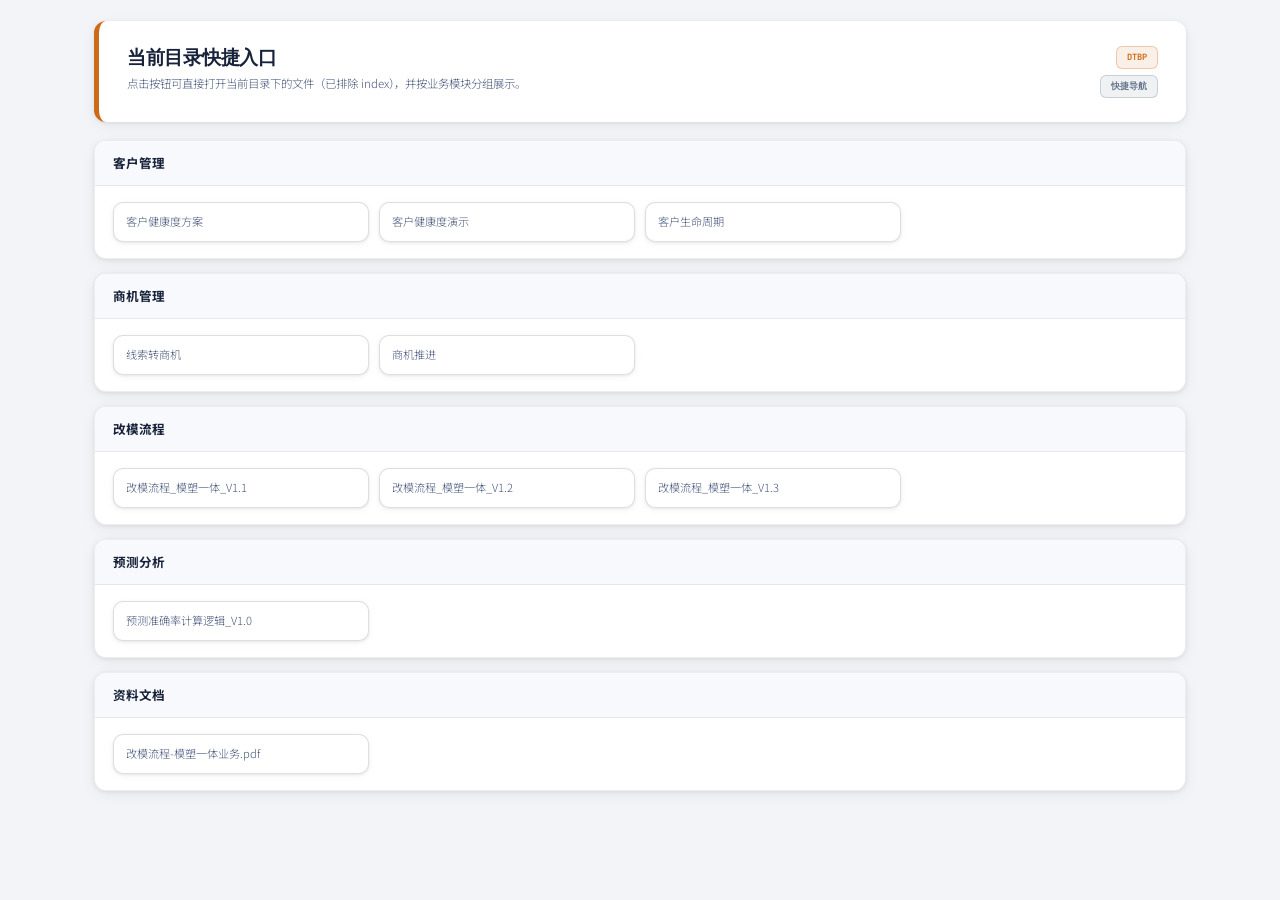
==== commit d5d08ad6: "修改名字" ====
--- a/index.html
+++ b/index.html
@@ -41,7 +41,7 @@
         <header class="doc-header">
             <div>
                 <div class="doc-title">当前目录快捷入口</div>
-                <p class="doc-sub">点击按钮可直接打开当前目录下的文件（已排除 index.html），并按业务模块分组展示。</p>
+                <p class="doc-sub">点击按钮可直接打开当前目录下的文件（已排除 index），并按业务模块分组展示。</p>
             </div>
             <div class="doc-meta">
                 <span class="meta-tag mt-accent">DTBP</span>
@@ -55,9 +55,9 @@
             </div>
             <div class="dc-body">
                 <div class="quick-grid">
-                    <a class="quick-link" href="客户健康度方案.html" target="_blank">客户健康度方案.html</a>
-                    <a class="quick-link" href="客户健康度演示.html" target="_blank">客户健康度演示.html</a>
-                    <a class="quick-link" href="客户生命周期.html" target="_blank">客户生命周期.html</a>
+                    <a class="quick-link" href="客户健康度方案.html" target="_blank">客户健康度方案</a>
+                    <a class="quick-link" href="客户健康度演示.html" target="_blank">客户健康度演示</a>
+                    <a class="quick-link" href="客户生命周期.html" target="_blank">客户生命周期</a>
                 </div>
             </div>
         </section>
@@ -68,8 +68,8 @@
             </div>
             <div class="dc-body">
                 <div class="quick-grid">
-                    <a class="quick-link" href="线索转商机.html" target="_blank">线索转商机.html</a>
-                    <a class="quick-link" href="商机推进.html" target="_blank">商机推进.html</a>
+                    <a class="quick-link" href="线索转商机.html" target="_blank">线索转商机</a>
+                    <a class="quick-link" href="商机推进.html" target="_blank">商机推进</a>
                 </div>
             </div>
         </section>
@@ -80,9 +80,9 @@
             </div>
             <div class="dc-body">
                 <div class="quick-grid">
-                    <a class="quick-link" href="改模流程_模塑一体_V1.1.html" target="_blank">改模流程_模塑一体_V1.1.html</a>
-                    <a class="quick-link" href="改模流程_模塑一体_V1.2.html" target="_blank">改模流程_模塑一体_V1.2.html</a>
-                    <a class="quick-link" href="改模流程_模塑一体_V1.3.html" target="_blank">改模流程_模塑一体_V1.3.html</a>
+                    <a class="quick-link" href="改模流程_模塑一体_V1.1.html" target="_blank">改模流程_模塑一体_V1.1</a>
+                    <a class="quick-link" href="改模流程_模塑一体_V1.2.html" target="_blank">改模流程_模塑一体_V1.2</a>
+                    <a class="quick-link" href="改模流程_模塑一体_V1.3.html" target="_blank">改模流程_模塑一体_V1.3</a>
                 </div>
             </div>
         </section>
@@ -93,7 +93,7 @@
             </div>
             <div class="dc-body">
                 <div class="quick-grid">
-                    <a class="quick-link" href="预测准确率计算逻辑_V1.0.html" target="_blank">预测准确率计算逻辑_V1.0.html</a>
+                    <a class="quick-link" href="预测准确率计算逻辑_V1.0.html" target="_blank">预测准确率计算逻辑_V1.0</a>
                 </div>
             </div>
         </section>
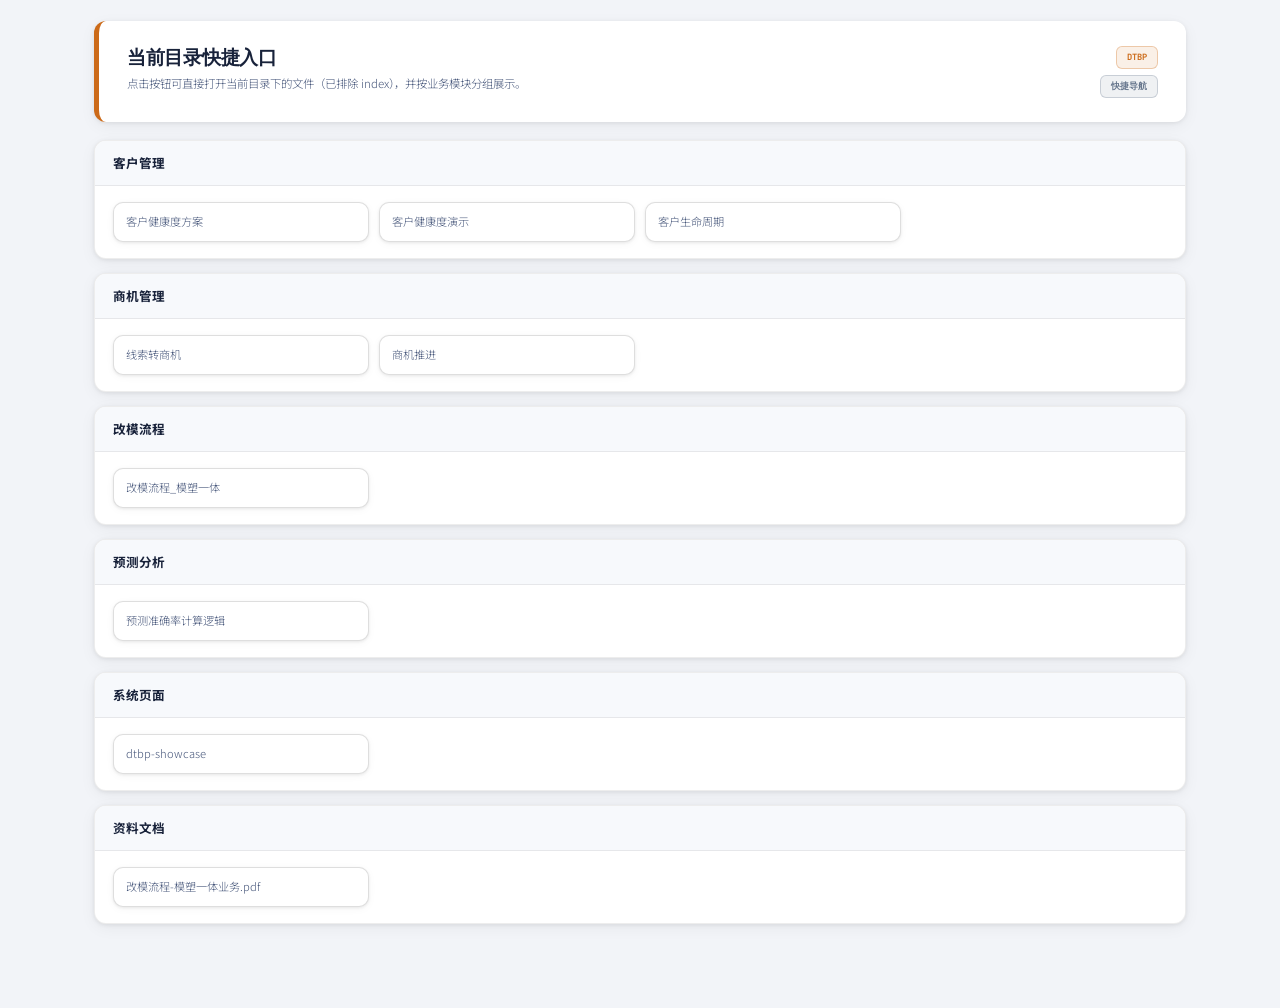
==== commit 978f555b: "update" ====
--- a/index.html
+++ b/index.html
@@ -80,9 +80,7 @@
             </div>
             <div class="dc-body">
                 <div class="quick-grid">
-                    <a class="quick-link" href="改模流程_模塑一体_V1.1.html" target="_blank">改模流程_模塑一体_V1.1</a>
-                    <a class="quick-link" href="改模流程_模塑一体_V1.2.html" target="_blank">改模流程_模塑一体_V1.2</a>
-                    <a class="quick-link" href="改模流程_模塑一体_V1.3.html" target="_blank">改模流程_模塑一体_V1.3</a>
+                    <a class="quick-link" href="改模流程_模塑一体.html" target="_blank">改模流程_模塑一体</a>
                 </div>
             </div>
         </section>
@@ -93,7 +91,18 @@
             </div>
             <div class="dc-body">
                 <div class="quick-grid">
-                    <a class="quick-link" href="预测准确率计算逻辑_V1.0.html" target="_blank">预测准确率计算逻辑_V1.0</a>
+                    <a class="quick-link" href="预测准确率计算逻辑.html" target="_blank">预测准确率计算逻辑</a>
+                </div>
+            </div>
+        </section>
+
+        <section class="doc-card">
+            <div class="dc-head">
+                <div class="dc-title">系统页面</div>
+            </div>
+            <div class="dc-body">
+                <div class="quick-grid">
+                    <a class="quick-link" href="dtbp-showcase.html" target="_blank">dtbp-showcase</a>
                 </div>
             </div>
         </section>
